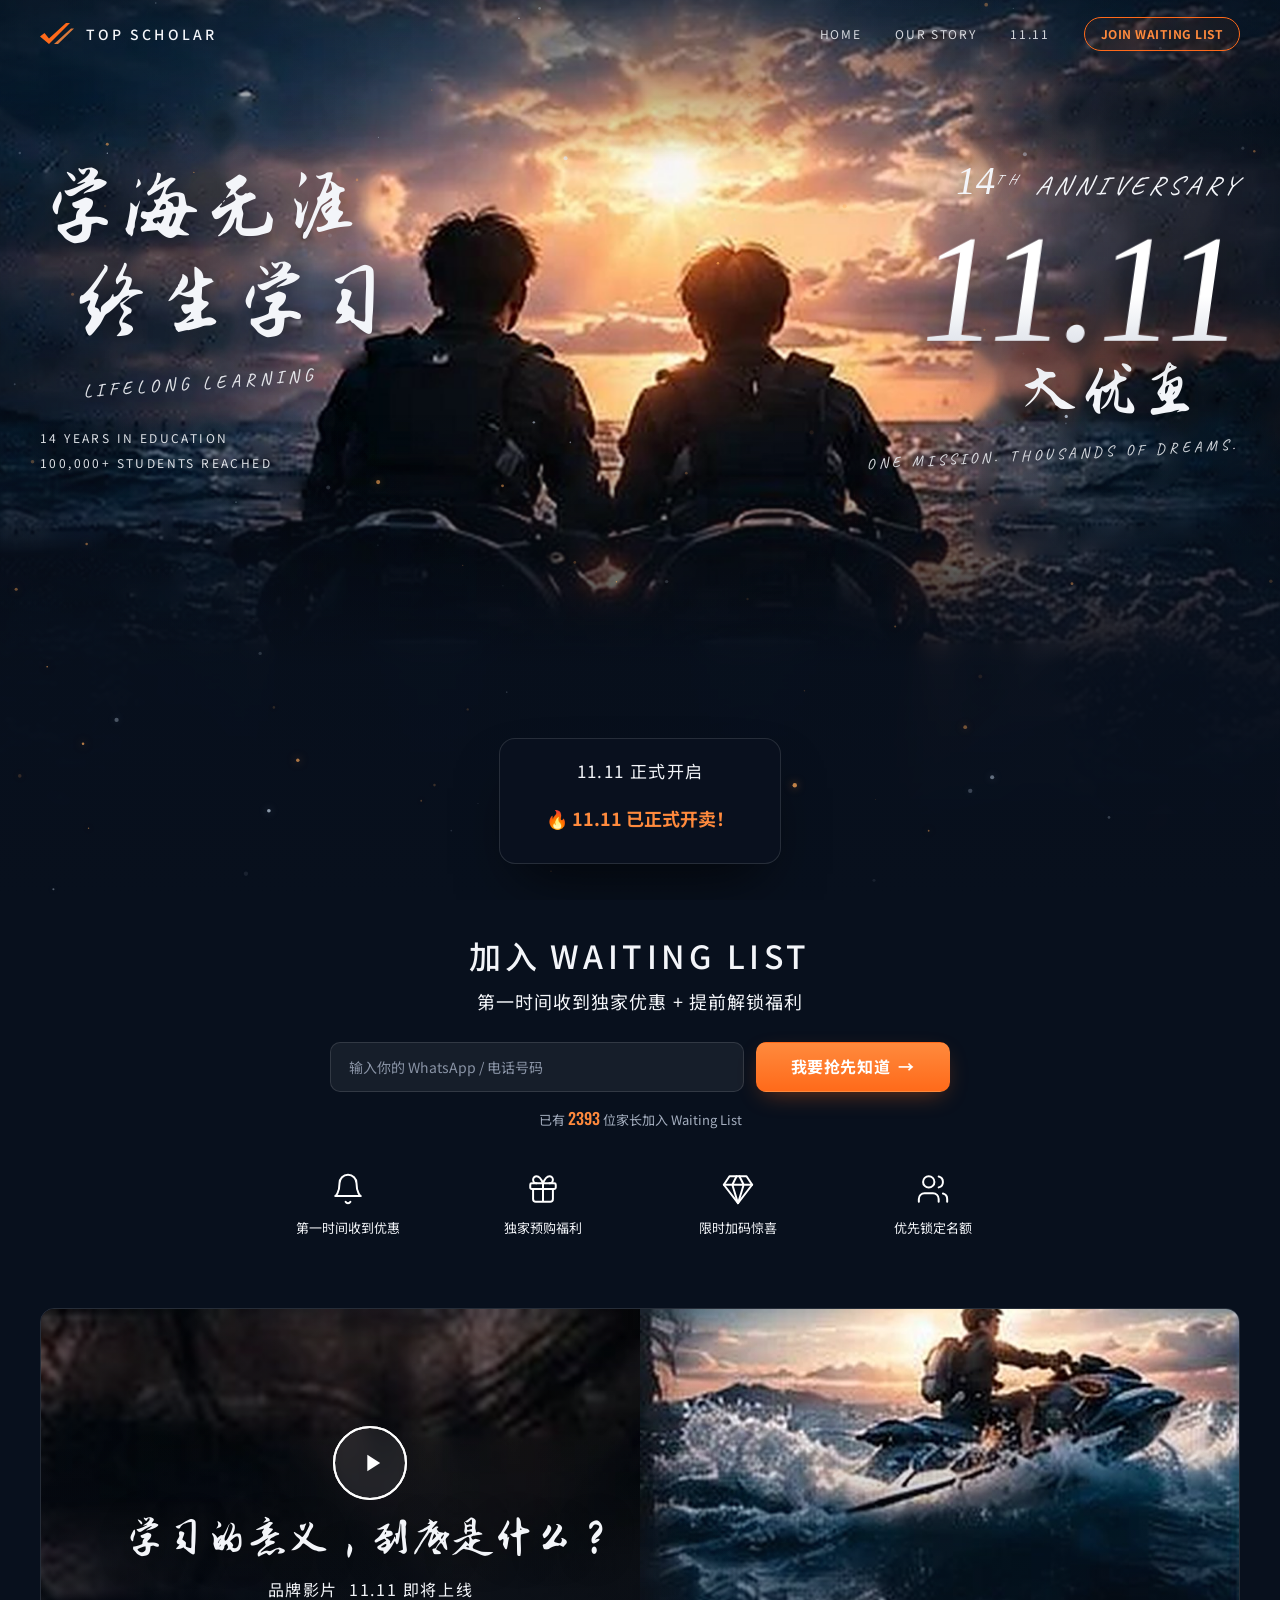
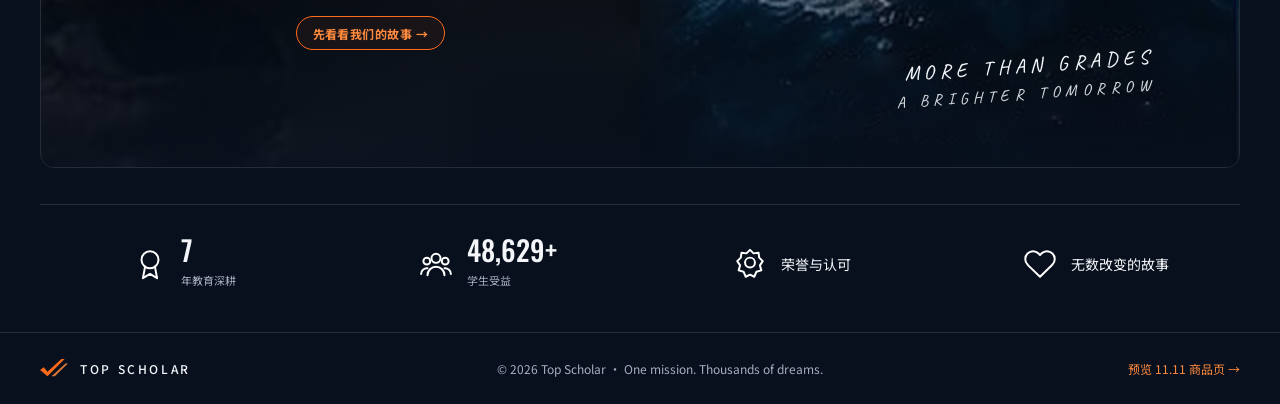
==== index.html @ 2a77515a "Add Top Scholar 11.11 landing page demo (waiting list + order page) Static HTML/CSS/JS site, deploya" ====
<!doctype html>
<html lang="zh-CN">
<head>
  <meta charset="utf-8">
  <meta name="viewport" content="width=device-width, initial-scale=1">
  <title>Top Scholar · 14周年 11.11 大优惠</title>
  <meta name="description" content="Top Scholar 十四周年庆 11.11 大优惠 —— 加入 Waiting List，第一时间收到独家优惠。">
  <meta name="theme-color" content="#0a1220">
  <link rel="icon" href="assets/logo.svg" type="image/svg+xml">
  <link rel="preconnect" href="https://fonts.googleapis.com">
  <link rel="preconnect" href="https://fonts.gstatic.com" crossorigin>
  <link href="https://fonts.googleapis.com/css2?family=Caveat:wght@500;700&family=Mrs+Saint+Delafield&family=Noto+Sans+SC:wght@300;400;500;700;900&family=Oswald:wght@400;500&family=Permanent+Marker&family=Zhi+Mang+Xing&display=swap" rel="stylesheet">
  <link rel="stylesheet" href="css/style.css">
</head>
<body class="page-landing">

  <!-- ============ NAV ============ -->
  <header class="nav" id="nav">
    <div class="container nav__inner">
      <a href="#top" class="logo" aria-label="Top Scholar">
        <img src="assets/logo.svg" alt="" width="34" height="22">
        <span>TOP SCHOLAR</span>
      </a>
      <nav class="nav__links" id="navLinks">
        <a href="#top">HOME</a>
        <a href="#story">OUR STORY</a>
        <a href="order.html">11.11</a>
        <a href="#waitlist" class="btn btn--ghost btn--sm">JOIN WAITING LIST</a>
      </nav>
      <button class="nav__toggle" id="navToggle" aria-label="打开菜单"><span></span><span></span><span></span></button>
    </div>
  </header>

  <main id="top">
    <!-- ============ HERO ============ -->
    <section class="hero hero--landing">
      <div class="hero__bg" style="background-image:url('assets/hero.jpg')" data-parallax></div>
      <div class="hero__shade"></div>
      <canvas class="hero__spray" data-spray></canvas>

      <div class="container hero__grid">
        <div class="hero__left reveal">
          <h1 class="brush-cn">
            <span class="brush-line">学海无涯</span>
            <span class="brush-line brush-line--2">终生学习</span>
          </h1>
          <p class="hand-caps hero__tag">LIFELONG LEARNING</p>
          <ul class="hero__facts">
            <li>14 YEARS IN EDUCATION</li>
            <li>100,000+ STUDENTS REACHED</li>
          </ul>
        </div>

        <div class="hero__right reveal reveal--delay">
          <p class="anniv"><b>14</b><sup>TH</sup> ANNIVERSARY</p>
          <div class="big-1111" aria-label="11.11">11.11</div>
          <div class="brush-cn brush-cn--sm">大优惠</div>
          <p class="hand-caps hero__mission">ONE MISSION. THOUSANDS OF DREAMS.</p>
        </div>
      </div>

      <div class="container hero__count reveal">
        <div class="countdown-card">
          <p class="countdown-card__title">11.11 正式开启</p>
          <div class="countdown" data-countdown="2026-11-11T00:00:00+08:00" data-done="🔥 11.11 已正式开卖！">
            <div class="cd"><span data-unit="d">00</span><small>DAYS</small></div><i>:</i>
            <div class="cd"><span data-unit="h">00</span><small>HOURS</small></div><i>:</i>
            <div class="cd"><span data-unit="m">00</span><small>MINUTES</small></div><i>:</i>
            <div class="cd"><span data-unit="s">00</span><small>SECONDS</small></div>
          </div>
        </div>
      </div>
    </section>

    <!-- ============ WAITING LIST ============ -->
    <section class="waitlist" id="waitlist">
      <div class="container">
        <h2 class="section-title reveal">加入 <span class="en">WAITING LIST</span></h2>
        <p class="section-sub reveal">第一时间收到独家优惠 + 提前解锁福利</p>

        <form class="wl-form reveal" id="waitlistForm" novalidate>
          <label class="sr-only" for="wlPhone">WhatsApp / 电话号码</label>
          <input id="wlPhone" name="phone" type="tel" inputmode="tel" autocomplete="tel" placeholder="输入你的 WhatsApp / 电话号码" required>
          <button class="btn btn--primary" type="submit">我要抢先知道 <span class="btn__arrow">→</span></button>
        </form>
        <p class="wl-note" id="wlCount">已有 <b data-countup="3826">0</b> 位家长加入 Waiting List</p>

        <ul class="perks">
          <li class="reveal"><svg viewBox="0 0 24 24"><path d="M6 8a6 6 0 1 1 12 0c0 7 3 9 3 9H3s3-2 3-9"/><path d="M10.3 21a1.94 1.94 0 0 0 3.4 0"/></svg><span>第一时间收到优惠</span></li>
          <li class="reveal"><svg viewBox="0 0 24 24"><rect x="3" y="8" width="18" height="4" rx="1"/><path d="M12 8v13M19 12v7a2 2 0 0 1-2 2H7a2 2 0 0 1-2-2v-7M7.5 8a2.5 2.5 0 0 1 0-5C10 3 12 8 12 8s2-5 4.5-5a2.5 2.5 0 0 1 0 5"/></svg><span>独家预购福利</span></li>
          <li class="reveal"><svg viewBox="0 0 24 24"><path d="M6 3h12l4 6-10 13L2 9Z"/><path d="M11 3 8 9l4 13 4-13-3-6M2 9h20"/></svg><span>限时加码惊喜</span></li>
          <li class="reveal"><svg viewBox="0 0 24 24"><path d="M16 21v-2a4 4 0 0 0-4-4H6a4 4 0 0 0-4 4v2"/><circle cx="9" cy="7" r="4"/><path d="M22 21v-2a4 4 0 0 0-3-3.87M16 3.13a4 4 0 0 1 0 7.75"/></svg><span>优先锁定名额</span></li>
        </ul>
      </div>
    </section>

    <!-- ============ BRAND FILM ============ -->
    <section class="film" id="story">
      <div class="container">
        <div class="film__frame reveal">
          <div class="film__face" style="background-image:url('assets/film-face.jpg')"></div>
          <div class="film__ride" style="background-image:url('assets/film-jetski.jpg')"></div>
          <div class="film__shade"></div>

          <div class="film__content">
            <button class="play" data-open="filmModal" aria-label="播放品牌影片">
              <svg viewBox="0 0 24 24"><path d="M8 5v14l11-7z"/></svg>
            </button>
            <h3 class="brush-cn brush-cn--film">学习的意义，到底是什么？</h3>
            <p>品牌影片 &nbsp;11.11 即将上线</p>
            <button class="btn btn--ghost btn--sm" data-open="filmModal">先看看我们的故事 →</button>
          </div>

          <div class="film__quote hand-caps">
            <span>MORE THAN GRADES</span>
            <span>A BRIGHTER TOMORROW</span>
          </div>
        </div>
      </div>
    </section>

    <!-- ============ STATS ============ -->
    <section class="stats">
      <div class="container stats__row">
        <div class="stat reveal"><svg viewBox="0 0 24 24"><circle cx="12" cy="9" r="6"/><path d="m8.5 14-1.5 8 5-3 5 3-1.5-8"/></svg><div><b data-countup="14">0</b><small>年教育深耕</small></div></div>
        <div class="stat reveal"><svg viewBox="0 0 24 24"><circle cx="12" cy="8" r="3.2"/><circle cx="5.5" cy="10" r="2.4"/><circle cx="18.5" cy="10" r="2.4"/><path d="M6 20a6 6 0 0 1 12 0M1.5 19a4 4 0 0 1 4.5-4M22.5 19a4 4 0 0 0-4.5-4"/></svg><div><b><span data-countup="100000" data-format="comma">0</span>+</b><small>学生受益</small></div></div>
        <div class="stat reveal"><svg viewBox="0 0 24 24"><path d="M12 2 9.5 4.5 6 4l-.5 3.5L3 10l2 3-1 3.5 3.5 1L9 21l3-1.5L15 21l1.5-3.5 3.5-1-1-3.5 2-3-2.5-2.5L18 4l-3.5.5Z"/><circle cx="12" cy="11" r="3.5"/></svg><div><span class="stat__txt">荣誉与认可</span></div></div>
        <div class="stat reveal"><svg viewBox="0 0 24 24"><path d="M20.8 4.6a5.5 5.5 0 0 0-7.8 0L12 5.7l-1-1.1a5.5 5.5 0 0 0-7.8 7.8l1 1.1L12 21l7.8-7.6 1-1a5.5 5.5 0 0 0 0-7.8z"/></svg><div><span class="stat__txt">无数改变的故事</span></div></div>
      </div>
    </section>
  </main>

  <footer class="footer">
    <div class="container footer__inner">
      <a href="#top" class="logo"><img src="assets/logo.svg" alt="" width="28" height="18"><span>TOP SCHOLAR</span></a>
      <p>© 2026 Top Scholar · One mission. Thousands of dreams.</p>
      <a href="order.html" class="footer__link">预览 11.11 商品页 →</a>
    </div>
  </footer>

  <!-- Film modal -->
  <div class="modal" id="filmModal" aria-hidden="true">
    <div class="modal__backdrop" data-close></div>
    <div class="modal__box modal__box--film" role="dialog" aria-modal="true" aria-label="品牌影片">
      <button class="modal__x" data-close aria-label="关闭">×</button>
      <div class="film-teaser" style="background-image:url('assets/film-jetski.jpg')">
        <div>
          <p class="hand-caps">COMING SOON</p>
          <h3 class="brush-cn brush-cn--film">品牌影片 11.11 上线</h3>
          <p class="muted">加入 Waiting List，影片上线第一时间通知你。</p>
          <a href="#waitlist" class="btn btn--primary btn--sm" data-close>加入 Waiting List →</a>
        </div>
      </div>
    </div>
  </div>

  <div class="toast" id="toast" role="status" aria-live="polite"></div>
  <script src="js/main.js" defer></script>
</body>
</html>
---- css/style.css ----
/* ==========================================================
   Top Scholar · 14th Anniversary 11.11 landing pages
   ========================================================== */
:root {
  --bg: #08101d;
  --bg-2: #0d1828;
  --panel: rgba(14, 24, 40, .72);
  --line: rgba(255, 255, 255, .12);
  --text: #f3f5f9;
  --muted: #a5afc0;
  --orange: #ff6a1a;
  --orange-2: #ff8a3d;
  --orange-glow: rgba(255, 106, 26, .45);
  --radius: 14px;
  --font: "Noto Sans SC", system-ui, -apple-system, "PingFang SC", "Microsoft YaHei", sans-serif;
  --brush: "Zhi Mang Xing", "Ma Shan Zheng", cursive;
  --marker: "Permanent Marker", cursive;
  --hand: "Caveat", cursive;
  --digit: "Oswald", "Noto Sans SC", sans-serif;
}

*, *::before, *::after { box-sizing: border-box; }
html { scroll-behavior: smooth; scroll-padding-top: 80px; }
body {
  margin: 0;
  font-family: var(--font);
  color: var(--text);
  background: var(--bg);
  line-height: 1.6;
  -webkit-font-smoothing: antialiased;
  overflow-x: hidden;
}
img { max-width: 100%; display: block; }
a { color: inherit; text-decoration: none; }
button { font: inherit; color: inherit; cursor: pointer; }
.sr-only { position: absolute; width: 1px; height: 1px; overflow: hidden; clip: rect(0 0 0 0); }
.muted { color: var(--muted); }
.tiny { font-size: 12px; margin: 10px 0 0; text-align: center; }

.container { width: min(1200px, 100% - 32px); margin-inline: auto; }
.container--narrow { width: min(760px, 100% - 32px); }

/* ---------- Buttons ---------- */
.btn {
  --h: 46px;
  display: inline-flex; align-items: center; justify-content: center; gap: 8px;
  height: var(--h); padding: 0 26px;
  border-radius: 999px; border: 1px solid transparent;
  font-weight: 700; letter-spacing: .04em; white-space: nowrap;
  transition: transform .2s, box-shadow .25s, background .25s, border-color .25s;
  position: relative; overflow: hidden;
}
.btn--sm { --h: 34px; padding: 0 16px; font-size: 12px; }
.btn--lg { --h: 52px; padding: 0 56px; font-size: 17px; }
.btn--block { width: 100%; }
.btn--primary {
  background: linear-gradient(180deg, var(--orange-2), var(--orange));
  color: #fff;
  box-shadow: 0 8px 24px -8px var(--orange-glow);
}
.btn--primary::after { /* moving shine */
  content: ""; position: absolute; inset: 0;
  background: linear-gradient(110deg, transparent 30%, rgba(255,255,255,.45) 50%, transparent 70%);
  transform: translateX(-120%);
  animation: shine 3.6s ease-in-out infinite;
}
.btn--primary:hover { transform: translateY(-2px); box-shadow: 0 14px 30px -8px var(--orange-glow); }
.btn--ghost { border-color: var(--orange); color: var(--orange-2); background: rgba(255,106,26,.06); }
.btn--ghost:hover { background: var(--orange); color: #fff; }
.btn__arrow { transition: transform .2s; }
.btn:hover .btn__arrow { transform: translateX(4px); }
@keyframes shine { 0%, 60% { transform: translateX(-120%); } 100% { transform: translateX(120%); } }

/* ---------- Nav ---------- */
.nav {
  position: fixed; inset: 0 0 auto; z-index: 50;
  transition: background .3s, backdrop-filter .3s, border-color .3s;
  border-bottom: 1px solid transparent;
}
.nav.is-scrolled { background: rgba(8, 16, 29, .82); backdrop-filter: blur(14px); border-color: var(--line); }
.nav__inner { display: flex; align-items: center; justify-content: space-between; height: 68px; }
.logo { display: inline-flex; align-items: center; gap: 12px; font-weight: 500; letter-spacing: .22em; font-size: 14px; }
.nav__links { display: flex; align-items: center; gap: 34px; font-size: 12px; letter-spacing: .14em; }
.nav__links a:not(.btn) { opacity: .85; position: relative; padding: 6px 0; }
.nav__links a:not(.btn)::after {
  content: ""; position: absolute; left: 0; right: 0; bottom: 0; height: 2px;
  background: var(--orange); transform: scaleX(0); transition: transform .25s;
}
.nav__links a:not(.btn):hover::after, .nav__links a.is-active::after { transform: scaleX(1); }
.nav__links--cn { letter-spacing: .04em; gap: 28px; font-size: 13px; }
.nav__toggle { display: none; background: none; border: 0; width: 40px; height: 40px; padding: 10px; }
.nav__toggle span { display: block; height: 2px; background: #fff; margin: 5px 0; transition: transform .25s, opacity .25s; }
.nav.is-open .nav__toggle span:nth-child(1) { transform: translateY(7px) rotate(45deg); }
.nav.is-open .nav__toggle span:nth-child(2) { opacity: 0; }
.nav.is-open .nav__toggle span:nth-child(3) { transform: translateY(-7px) rotate(-45deg); }

/* ---------- Typography helpers ---------- */
.brush-cn {
  font-family: var(--brush); font-weight: 400; margin: 0; line-height: 1.05;
  text-shadow: 0 4px 30px rgba(0,0,0,.55);
}
.brush-line { display: block; font-size: clamp(54px, 7vw, 92px); }
.brush-line--2 { padding-left: .35em; }
.brush-cn--sm { font-size: clamp(44px, 5.2vw, 70px); }
.brush-cn--film { font-size: clamp(32px, 3.6vw, 48px); }
.hand-caps { font-family: var(--hand); letter-spacing: .28em; text-transform: uppercase; font-weight: 500; }

.anniv { font-family: var(--hand); font-size: 26px; letter-spacing: .2em; margin: 0; font-style: italic; }
.anniv b { font-family: var(--marker); font-weight: 400; font-size: 1.5em; letter-spacing: 0; }
.anniv sup { font-size: .55em; margin-right: .2em; }
.anniv--big { font-size: 30px; }
.anniv--big b { color: var(--orange); font-size: 2.4em; }

.big-1111 {
  font-family: var(--marker);
  font-size: clamp(96px, 12vw, 170px);
  line-height: .9; letter-spacing: -.02em;
  transform: skewX(-8deg);
  background: linear-gradient(180deg, #fff 55%, #d8dde6);
  -webkit-background-clip: text; background-clip: text; color: transparent;
  filter: drop-shadow(0 6px 24px rgba(0,0,0,.5));
  animation: glow 4s ease-in-out infinite;
}
@keyframes glow {
  0%, 100% { filter: drop-shadow(0 6px 24px rgba(0,0,0,.5)); }
  50% { filter: drop-shadow(0 6px 24px rgba(0,0,0,.5)) drop-shadow(0 0 22px rgba(255,138,61,.45)); }
}

/* ---------- Hero ---------- */
.hero { position: relative; overflow: hidden; isolation: isolate; }
.hero__bg {
  position: absolute; inset: -4%; z-index: -3;
  background-size: cover; background-position: center 40%;
  animation: kenburns 24s ease-in-out infinite alternate;
  will-change: transform;
}
@keyframes kenburns { from { transform: scale(1.02); } to { transform: scale(1.12) translateY(-1.5%); } }
.hero__shade {
  position: absolute; inset: 0; z-index: -2;
  background:
    radial-gradient(ellipse at 50% 30%, transparent 0 35%, rgba(8,16,29,.55) 75%),
    linear-gradient(180deg, rgba(8,16,29,.55) 0%, transparent 18%, transparent 46%, rgba(8,16,29,.94) 74%, var(--bg) 100%);
}
.hero__spray { position: absolute; inset: 0; width: 100%; height: 100%; z-index: -1; pointer-events: none; }

.hero--landing { min-height: max(760px, 100vh); padding-top: 120px; display: flex; flex-direction: column; }
.hero__grid { display: flex; justify-content: space-between; align-items: flex-start; gap: 24px; flex: 1; }
.hero__left { padding-top: 40px; }
.hero__tag { margin: 18px 0 30px 2.4em; font-size: 18px; transform: rotate(-4deg); opacity: .9; }
.hero__facts { list-style: none; margin: 0; padding: 0; font-size: 12px; letter-spacing: .2em; line-height: 2.1; opacity: .9; }
.hero__right { text-align: right; padding-top: 30px; }
.hero__right .big-1111 { margin: 8px 0 -4px; }
.hero__right .brush-cn--sm { margin-right: .6em; }
.hero__mission { font-size: 15px; margin: 18px 0 0; opacity: .85; transform: rotate(-3deg); }

.hero__count { display: flex; justify-content: center; margin-top: -170px; padding-bottom: 36px; }
.countdown-card {
  background: rgba(10, 18, 32, .7);
  border: 1px solid var(--line);
  backdrop-filter: blur(12px);
  border-radius: 16px;
  padding: 18px 46px 16px;
  text-align: center;
  box-shadow: 0 30px 60px -20px rgba(0,0,0,.7);
}
.countdown-card__title { margin: 0 0 6px; font-size: 17px; letter-spacing: .08em; }

/* ---------- Countdown ---------- */
.countdown { display: flex; align-items: flex-start; justify-content: center; gap: 14px; }
.countdown > i { font-style: normal; font-family: var(--digit); font-size: 30px; line-height: 1.5; opacity: .7; }
.cd { display: flex; flex-direction: column; align-items: center; min-width: 64px; }
.cd span {
  font-family: var(--digit); font-size: 50px; font-weight: 500; line-height: 1.1;
  display: inline-block; font-variant-numeric: tabular-nums;
}
.cd span.tick { animation: tick .45s cubic-bezier(.3,1.6,.6,1); }
.cd small { font-size: 9px; letter-spacing: .18em; color: var(--muted); margin-top: 2px; }
@keyframes tick { from { transform: translateY(-35%); opacity: 0; } to { transform: none; opacity: 1; } }
.countdown.is-done { font-size: 18px; font-weight: 700; color: var(--orange-2); padding: 14px 0; }

/* ---------- Sections ---------- */
.section-title { text-align: center; font-size: clamp(24px, 2.6vw, 32px); font-weight: 500; letter-spacing: .1em; margin: 0; }
.section-title .en { letter-spacing: .14em; }
.section-title--sm { font-size: clamp(20px, 2.1vw, 26px); }
.section-sub { text-align: center; font-size: 18px; margin: 6px 0 26px; letter-spacing: .06em; }
.section-sub--sm { font-size: 13px; color: var(--muted); }

/* Waiting list */
.waitlist { padding: 30px 0 50px; }
.wl-form { display: flex; gap: 12px; justify-content: center; max-width: 620px; margin: 0 auto; }
.wl-form input {
  flex: 1; min-width: 0; height: 50px; border-radius: 10px;
  border: 1px solid var(--line); background: rgba(255,255,255,.06); color: #fff;
  padding: 0 18px; font: inherit; font-size: 14px; outline: none;
  transition: border-color .2s, box-shadow .2s;
}
.wl-form input::placeholder { color: #8a94a6; }
.wl-form input:focus { border-color: var(--orange); box-shadow: 0 0 0 4px rgba(255,106,26,.18); }
.wl-form input.is-invalid { border-color: #ff4d4d; animation: shake .35s; }
.wl-form .btn { height: 50px; border-radius: 10px; padding: 0 34px; }
@keyframes shake { 25% { transform: translateX(-6px); } 75% { transform: translateX(6px); } }
.wl-note { text-align: center; color: var(--muted); font-size: 13px; margin: 14px 0 0; }
.wl-note b { color: var(--orange-2); font-family: var(--digit); font-size: 16px; font-weight: 500; }

.perks { list-style: none; padding: 0; margin: 40px auto 0; display: grid; grid-template-columns: repeat(4, 1fr); gap: 20px; max-width: 760px; }
.perks li { display: flex; flex-direction: column; align-items: center; gap: 12px; font-size: 13px; text-align: center; }
.perks svg, .stat svg, .benefits svg, .side-stats svg {
  width: 34px; height: 34px; fill: none; stroke: #fff; stroke-width: 1.4; stroke-linecap: round; stroke-linejoin: round;
}
.perks li:hover svg { stroke: var(--orange); transform: translateY(-4px); }
.perks svg { transition: transform .25s, stroke .25s; }

/* Brand film */
.film { padding: 20px 0 10px; }
.film__frame {
  position: relative; height: 460px; border-radius: var(--radius); overflow: hidden;
  display: grid; grid-template-columns: 1fr 1fr;
  border: 1px solid var(--line);
}
.film__face, .film__ride { background-size: cover; background-position: center; transition: transform 1.2s ease; }
.film__face { background-position: center 20%; filter: brightness(.75); }
.film__frame:hover .film__face, .film__frame:hover .film__ride { transform: scale(1.04); }
.film__shade {
  position: absolute; inset: 0; pointer-events: none;
  background:
    linear-gradient(90deg, rgba(8,16,29,.25) 0%, rgba(8,16,29,.2) 40%, rgba(8,16,29,.0) 60%),
    linear-gradient(180deg, transparent 25%, rgba(8,16,29,.85) 100%);
}
.film__face::after { content: ""; }
.film__content {
  position: absolute; left: 0; width: 55%; top: 0; bottom: 0;
  display: flex; flex-direction: column; align-items: center; justify-content: center; gap: 14px; text-align: center;
  padding: 20px;
}
.film__content p { margin: 0; letter-spacing: .1em; }
.film__quote {
  position: absolute; right: 7%; bottom: 13%; text-align: right; font-size: 20px; line-height: 1.6;
  display: flex; flex-direction: column; transform: rotate(-4deg);
}
.film__quote span:last-child { font-size: 16px; opacity: .85; }

.play {
  width: 74px; height: 74px; border-radius: 50%;
  border: 2px solid #fff; background: rgba(255,255,255,.08); backdrop-filter: blur(4px);
  display: grid; place-items: center; position: relative;
  transition: transform .25s, background .25s, border-color .25s;
}
.play svg { width: 28px; height: 28px; fill: #fff; margin-left: 4px; }
.play::before, .play::after {
  content: ""; position: absolute; inset: -2px; border-radius: 50%; border: 2px solid rgba(255,255,255,.6);
  animation: ripple 2.4s ease-out infinite;
}
.play::after { animation-delay: 1.2s; }
.play:hover { transform: scale(1.08); background: var(--orange); border-color: var(--orange); }
.play--sm { width: 52px; height: 52px; }
.play--sm svg { width: 20px; height: 20px; }
@keyframes ripple { from { transform: scale(1); opacity: .8; } to { transform: scale(1.8); opacity: 0; } }

/* Stats */
.stats { padding: 26px 0 40px; }
.stats__row {
  display: grid; grid-template-columns: repeat(4, 1fr); gap: 16px;
  border-top: 1px solid var(--line); padding-top: 30px;
}
.stat { display: flex; align-items: center; justify-content: center; gap: 14px; }
.stat b { font-family: var(--digit); font-size: 28px; font-weight: 500; display: block; line-height: 1.1; }
.stat small { font-size: 11px; color: var(--muted); }
.stat__txt { font-size: 14px; }

/* Footer */
.footer { border-top: 1px solid var(--line); padding: 26px 0; color: var(--muted); font-size: 12px; }
.footer__inner { display: flex; align-items: center; justify-content: space-between; gap: 16px; flex-wrap: wrap; }
.footer .logo { color: var(--text); font-size: 12px; }
.footer p { margin: 0; }
.footer__link { color: var(--orange-2); }

/* ==========================================================
   ORDER PAGE
   ========================================================== */
.hero--order { min-height: 560px; padding: 110px 0 70px; }
.hero--order .hero__bg { background-position: center 45%; }
.hero__grid--order { display: grid; grid-template-columns: 200px 1fr 290px; align-items: center; gap: 24px; }
.side-stats { list-style: none; margin: 0; padding: 0; display: grid; gap: 20px; }
.side-stats li { display: flex; align-items: center; gap: 12px; font-size: 13px; }
.side-stats .ic {
  width: 40px; height: 40px; border-radius: 50%; display: grid; place-items: center;
  background: rgba(8,16,29,.55); border: 1px solid var(--line); flex: none;
}
.side-stats svg { width: 20px; height: 20px; }
.side-stats b { display: block; font-family: var(--digit); font-weight: 500; font-size: 18px; line-height: 1.1; }
.side-stats small { font-size: 10px; color: var(--muted); }

.order-title { text-align: left; padding-left: 4%; }
.order-title__row { display: flex; align-items: flex-end; gap: 10px; margin-top: -10px; }
.order-title .big-1111 { font-size: clamp(90px, 10vw, 150px); }
.brush-cn--sale { font-size: clamp(48px, 5vw, 76px); padding-bottom: .12em; }
.order-title__cn { font-family: var(--brush); font-size: clamp(22px, 2.2vw, 30px); margin: 4px 0 0 18%; }
.order-title__en { font-size: 13px; margin: 6px 0 0 20%; opacity: .85; }

.hero-film { display: grid; gap: 22px; justify-items: end; }
.hero-film__thumb {
  width: 100%; aspect-ratio: 16/9; border-radius: 10px; border: 1px solid var(--line);
  background-size: cover; background-position: center; position: relative;
  display: grid; place-items: center; overflow: hidden;
  box-shadow: 0 20px 40px -10px rgba(0,0,0,.7);
}
.hero-film__thumb::before { content: ""; position: absolute; inset: 0; background: rgba(8,16,29,.35); transition: background .3s; }
.hero-film__thumb:hover::before { background: rgba(8,16,29,.1); }
.hero-film__thumb .play { position: relative; }
.hero-film__label { position: absolute; bottom: 8px; left: 0; right: 0; text-align: center; font-size: 12px; }
.hero-film__quote {
  margin: 0; font-family: var(--brush); font-size: 22px; line-height: 1.5; text-align: right;
  transform: rotate(-3deg);
}
.hero-film__quote cite { display: block; font-family: "Mrs Saint Delafield", cursive; font-style: normal; font-size: 40px; margin-top: 4px; }

/* Sale bar */
.salebar-wrap { position: relative; z-index: 5; margin-top: -54px; }
.salebar {
  display: flex; align-items: center; justify-content: space-between; gap: 22px;
  background: rgba(10, 18, 32, .92); backdrop-filter: blur(12px);
  border: 1px solid var(--orange); border-radius: 14px;
  padding: 12px 14px 12px 26px;
  box-shadow: 0 0 0 4px rgba(255,106,26,.08), 0 20px 50px -15px rgba(0,0,0,.8), 0 0 30px -6px var(--orange-glow);
  animation: barGlow 2.6s ease-in-out infinite;
}
@keyframes barGlow { 50% { box-shadow: 0 0 0 4px rgba(255,106,26,.14), 0 20px 50px -15px rgba(0,0,0,.8), 0 0 42px -2px var(--orange-glow); } }
.salebar__label { color: var(--orange-2); font-weight: 700; font-size: 14px; display: flex; align-items: center; gap: 10px; }
.bolt { font-size: 22px; animation: flash 1.4s infinite; }
@keyframes flash { 50% { opacity: .35; } }
.countdown--bar .cd span { font-size: 34px; }
.countdown--bar .cd { min-width: 46px; }
.countdown--bar > i { font-size: 22px; }

/* Packages */
.packages { padding: 46px 0 30px; }
.tabs {
  position: relative; display: flex; width: max-content; margin: 0 auto 28px;
  border: 1px solid var(--line); border-radius: 999px; padding: 3px; background: rgba(255,255,255,.03);
}
.tab { position: relative; z-index: 1; background: none; border: 0; padding: 6px 30px; font-size: 13px; border-radius: 999px; transition: color .25s; }
.tab.is-active { color: #fff; }
.tabs__pill {
  position: absolute; top: 3px; bottom: 3px; left: 0; border-radius: 999px;
  border: 1px solid #fff; background: rgba(255,255,255,.08);
  transition: transform .35s cubic-bezier(.4,1.3,.5,1), width .35s;
}

.cards { display: grid; grid-template-columns: repeat(4, 1fr); gap: 18px; }
.card {
  position: relative; border-radius: var(--radius); overflow: hidden;
  background: linear-gradient(180deg, #121e31, #0c1626);
  border: 1px solid var(--line);
  transition: transform .35s, box-shadow .35s, border-color .35s, opacity .35s;
}
.card:hover { transform: translateY(-8px); border-color: rgba(255,106,26,.6); box-shadow: 0 24px 50px -20px var(--orange-glow); }
.card.is-hidden { display: none; }
.card--hot { border: 1.5px solid var(--orange); box-shadow: 0 0 30px -10px var(--orange-glow); }
.card__badge {
  position: absolute; top: 0; left: 0; z-index: 2;
  background: var(--orange); font-size: 11px; font-weight: 700; padding: 4px 12px; border-bottom-right-radius: 10px;
}
.card__img { aspect-ratio: 16/10; background-size: cover; background-position: center 30%; position: relative; transition: transform .6s; }
.card:hover .card__img { transform: scale(1.06); }
.card__img::after { content: ""; position: absolute; inset: 0; background: linear-gradient(180deg, transparent 50%, #121e31); }
.card__body { padding: 0 18px 18px; margin-top: -26px; position: relative; }
.card h3 { margin: 0; font-size: 19px; font-weight: 700; }
.card__desc { margin: 2px 0 14px; color: var(--muted); font-size: 12px; }
.card__list { list-style: none; padding: 0; margin: 0 0 14px; display: grid; gap: 6px; font-size: 12px; color: #d4d9e2; }
.card__list li { display: flex; align-items: center; gap: 8px; }
.card__list li::before {
  content: ""; width: 14px; height: 14px; flex: none;
  background: url("data:image/svg+xml,%3Csvg xmlns='http://www.w3.org/2000/svg' viewBox='0 0 24 24' fill='none' stroke='%23cfd5df' stroke-width='2'%3E%3Ccircle cx='12' cy='12' r='10'/%3E%3Cpath d='M10 8l6 4-6 4z' fill='%23cfd5df'/%3E%3C/svg%3E") center / contain no-repeat;
}
.price { margin: 0 0 12px; font-weight: 700; font-size: 15px; }
.price b { font-family: var(--digit); font-size: 30px; color: var(--orange); font-weight: 500; }
.price small { color: var(--orange); font-size: 12px; }

.benefits {
  list-style: none; padding: 28px 0 10px; margin: 0;
  display: grid; grid-template-columns: repeat(4, 1fr); gap: 18px;
}
.benefits li { display: flex; align-items: center; justify-content: center; gap: 12px; }
.benefits b { display: block; font-size: 13px; font-weight: 500; }
.benefits small { display: block; font-size: 11px; color: var(--muted); }

/* Stories */
.stories { padding: 34px 0 40px; }
.story-row { display: grid; grid-template-columns: repeat(4, 1fr); gap: 16px; margin-top: 18px; }
.story {
  margin: 0; aspect-ratio: 3/2; border-radius: 10px; overflow: hidden; position: relative;
  background-size: cover; background-position: center 20%;
  display: flex; align-items: flex-end;
  border: 1px solid var(--line);
  transition: transform .35s;
}
.story:hover { transform: translateY(-6px); }
.story::before { content: ""; position: absolute; inset: 0; background: linear-gradient(180deg, transparent 25%, rgba(8,16,29,.92)); }
.story figcaption { position: relative; padding: 12px 14px; font-size: 13px; line-height: 1.5; }

/* FAQ */
.faq { padding: 30px 0 60px; }
.faq .section-title { margin-bottom: 20px; }
.faq details {
  border: 1px solid var(--line); border-radius: 12px; padding: 0 20px; margin-bottom: 10px;
  background: rgba(255,255,255,.02); transition: border-color .25s;
}
.faq details[open] { border-color: rgba(255,106,26,.5); }
.faq summary { cursor: pointer; padding: 16px 0; font-weight: 500; list-style: none; display: flex; justify-content: space-between; gap: 12px; }
.faq summary::-webkit-details-marker { display: none; }
.faq summary::after { content: "+"; color: var(--orange); font-size: 20px; line-height: 1; transition: transform .25s; }
.faq details[open] summary::after { transform: rotate(45deg); }
.faq details p { margin: 0 0 16px; color: var(--muted); font-size: 14px; }

/* Mobile buy bar */
.mbar { display: none; }

/* ---------- Modal ---------- */
.modal { position: fixed; inset: 0; z-index: 100; display: grid; place-items: center; padding: 16px; visibility: hidden; }
.modal__backdrop { position: absolute; inset: 0; background: rgba(3,7,14,.75); backdrop-filter: blur(6px); opacity: 0; transition: opacity .3s; }
.modal__box {
  position: relative; width: min(440px, 100%);
  background: var(--bg-2); border: 1px solid var(--line); border-radius: 18px; padding: 30px 26px 24px;
  transform: translateY(20px) scale(.96); opacity: 0; transition: transform .35s cubic-bezier(.3,1.4,.5,1), opacity .3s;
}
.modal.is-open { visibility: visible; }
.modal.is-open .modal__backdrop { opacity: 1; }
.modal.is-open .modal__box { transform: none; opacity: 1; }
.modal__x { position: absolute; top: 10px; right: 12px; z-index: 2; background: none; border: 0; font-size: 28px; line-height: 1; opacity: .7; }
.modal__x:hover { opacity: 1; color: var(--orange); }
.modal__kicker { margin: 0; color: var(--orange-2); font-size: 16px; }
.modal__box h3 { margin: 0 0 14px; font-size: 22px; }
.modal__box--film { width: min(820px, 100%); padding: 0; overflow: hidden; }
.film-teaser {
  aspect-ratio: 16/9; background-size: cover; background-position: center; position: relative;
  display: grid; place-items: center; text-align: center; padding: 20px;
}
.film-teaser::before { content: ""; position: absolute; inset: 0; background: rgba(8,16,29,.6); }
.film-teaser > div { position: relative; display: grid; gap: 10px; justify-items: center; }
.film-teaser p { margin: 0; }
.buy-summary {
  display: flex; justify-content: space-between; align-items: center; gap: 10px;
  border: 1px dashed rgba(255,106,26,.5); border-radius: 12px; padding: 10px 16px; margin-bottom: 16px;
}
.buy-summary .price { margin: 0; }
.buy-form { display: grid; gap: 10px; }
.buy-form input, .buy-form select {
  height: 46px; border-radius: 10px; border: 1px solid var(--line); background: rgba(255,255,255,.05);
  color: #fff; padding: 0 14px; font: inherit; font-size: 14px; outline: none;
}
.buy-form select option { color: #000; }
.buy-form input:focus, .buy-form select:focus { border-color: var(--orange); }
.buy-form .is-invalid { border-color: #ff4d4d; animation: shake .35s; }

/* ---------- Toast ---------- */
.toast {
  position: fixed; left: 50%; bottom: 28px; z-index: 120;
  transform: translate(-50%, 30px); opacity: 0; pointer-events: none;
  background: #fff; color: #0b1220; font-weight: 700; font-size: 14px;
  padding: 12px 22px; border-radius: 999px; box-shadow: 0 16px 40px -10px rgba(0,0,0,.6);
  transition: transform .35s, opacity .35s; max-width: calc(100% - 32px); text-align: center;
}
.toast.is-show { transform: translate(-50%, 0); opacity: 1; }

/* ---------- Reveal on scroll ---------- */
.reveal { opacity: 0; transform: translateY(28px); transition: opacity .9s ease, transform .9s cubic-bezier(.2,.7,.2,1); }
.reveal--delay { transition-delay: .15s; }
.reveal--delay2 { transition-delay: .3s; }
.reveal.is-in { opacity: 1; transform: none; }
.brush-line { opacity: 0; transform: translateX(-30px); filter: blur(6px); transition: all 1.1s cubic-bezier(.2,.7,.2,1); }
.is-in .brush-line { opacity: 1; transform: none; filter: none; }
.is-in .brush-line--2 { transition-delay: .25s; }

/* ==========================================================
   Responsive
   ========================================================== */
@media (max-width: 1024px) {
  .hero__grid--order { grid-template-columns: 1fr; text-align: center; }
  .side-stats { grid-template-columns: repeat(4, auto); justify-content: center; order: 3; }
  .order-title { padding: 0; }
  .order-title__row { justify-content: center; }
  .order-title__cn, .order-title__en { margin-left: 0; text-align: center; }
  .anniv--big { text-align: center; }
  .hero-film { grid-template-columns: 1fr 1fr; align-items: center; justify-items: stretch; max-width: 620px; margin: 0 auto; order: 2; }
  .cards { grid-template-columns: repeat(2, 1fr); }
  .benefits, .story-row { grid-template-columns: repeat(2, 1fr); }
  .salebar { flex-wrap: wrap; justify-content: center; }
}

@media (max-width: 760px) {
  .nav__toggle { display: block; }
  .nav__links {
    position: fixed; top: 68px; left: 0; right: 0;
    flex-direction: column; gap: 0; padding: 10px 16px 20px;
    background: rgba(8,16,29,.97); border-bottom: 1px solid var(--line);
    transform: translateY(-120%); transition: transform .35s, visibility .35s; z-index: -1; visibility: hidden;
  }
  .nav__links a:not(.btn) { padding: 14px 0; width: 100%; text-align: center; border-bottom: 1px solid var(--line); }
  .nav__links .btn { margin-top: 14px; }
  .nav.is-open { background: rgba(8,16,29,.97); }
  .nav.is-open .nav__links { transform: none; visibility: visible; }

  /* landing hero becomes stacked, like the phone mock */
  .hero--landing { min-height: auto; padding-top: 90px; }
  .hero--landing .hero__bg { background-position: 52% 40%; }
  .hero__grid { flex-direction: column; align-items: center; text-align: center; }
  .hero__left { order: 2; padding-top: 0; }
  .hero__left .brush-line { font-size: 44px; }
  .hero__left .brush-line--2 { padding-left: 0; }
  .hero__tag { margin: 8px 0 10px; }
  .hero__facts { display: none; }
  .hero__right { order: 1; text-align: center; padding-top: 0; }
  .hero__right .brush-cn--sm { margin-right: 0; }
  .hero__count { margin-top: 160px; }
  .countdown-card { padding: 14px 18px; width: 100%; }
  .cd { min-width: 0; }
  .cd span { font-size: 38px; }
  .countdown { gap: 8px; }
  .countdown > i { font-size: 24px; }

  .wl-form { flex-direction: column; }
  .wl-form input { flex: none; width: 100%; }
  .hero__mission { font-size: 12px; letter-spacing: .14em; }
  .anniv { font-size: 20px; }
  .anniv--big { font-size: 20px; }
  .order-title__en { font-size: 11px; letter-spacing: .12em; }
  .card__img { aspect-ratio: 16/9; }
  .perks { grid-template-columns: repeat(2, 1fr); gap: 26px 10px; }
  .film__frame { grid-template-columns: 1fr; grid-template-rows: 1fr 1fr; height: 560px; }
  .film__content { width: 100%; bottom: 50%; }
  .film__quote { bottom: 8%; }
  .stats__row { grid-template-columns: repeat(2, 1fr); row-gap: 24px; }
  .stat { justify-content: flex-start; }

  .hero--order { padding-top: 90px; padding-bottom: 80px; }
  .side-stats { grid-template-columns: repeat(2, 1fr); text-align: left; }
  .hero-film { grid-template-columns: 1fr; }
  .salebar { padding: 16px; }
  .salebar .btn--lg { width: 100%; }
  .countdown--bar .cd span { font-size: 28px; }
  .cards { grid-template-columns: 1fr; }
  .tabs { width: 100%; }
  .tab { flex: 1; padding: 6px 4px; }
  .benefits { grid-template-columns: 1fr; justify-items: start; }
  .benefits li { justify-content: flex-start; }
  .story-row { grid-template-columns: 1fr; }

  .page-order .mbar {
    position: fixed; left: 0; right: 0; bottom: 0; z-index: 60;
    display: flex; align-items: center; justify-content: space-between; gap: 10px;
    padding: 10px 16px calc(10px + env(safe-area-inset-bottom));
    background: rgba(8,16,29,.95); border-top: 1px solid var(--orange);
    transform: translateY(110%); transition: transform .35s;
  }
  .page-order .mbar.is-show { transform: none; }
  .countdown--mini { font-family: var(--digit); font-size: 18px; color: var(--orange-2); gap: 2px; display: block; }
  .page-order .footer { padding-bottom: 90px; }
}

@media (prefers-reduced-motion: reduce) {
  *, *::before, *::after { animation: none !important; transition: none !important; }
  .reveal, .brush-line { opacity: 1; transform: none; filter: none; }
}
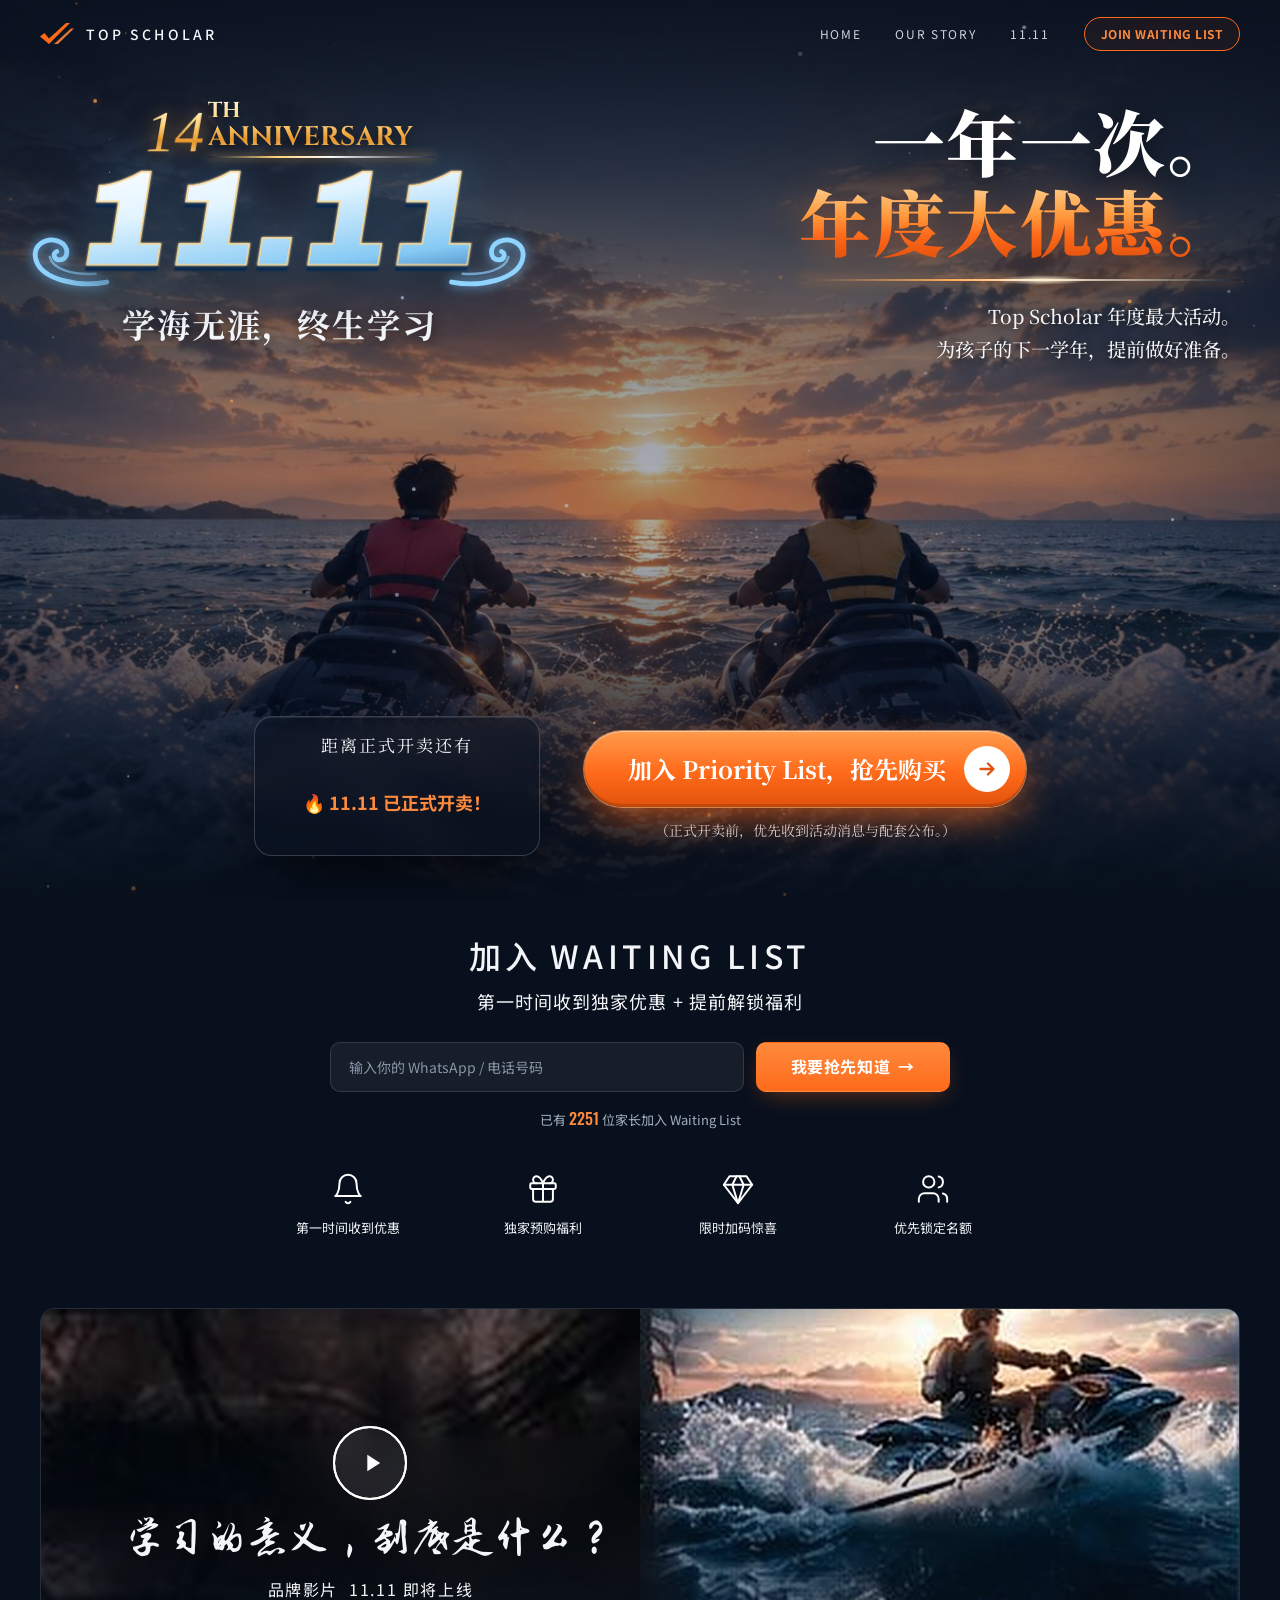
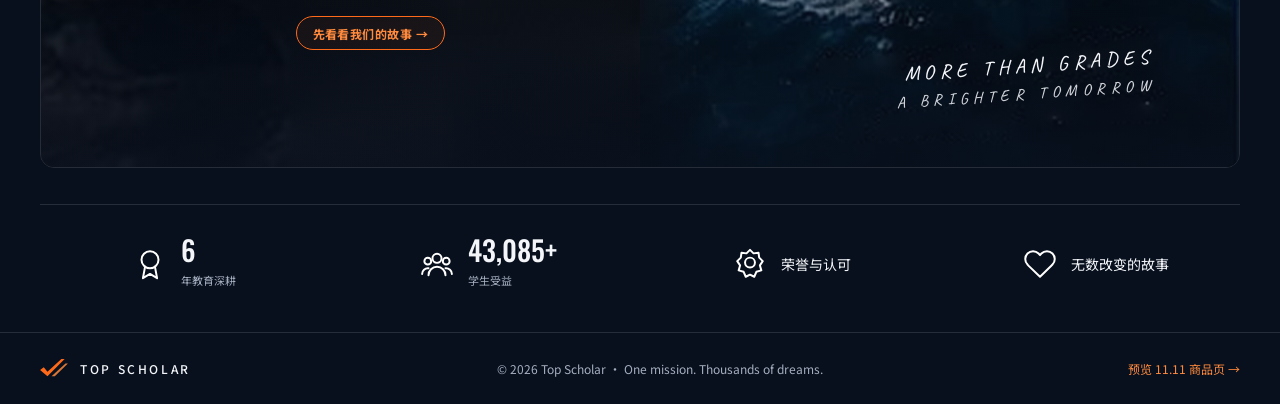
==== commit 29ade1e6: "Redesign section 1 hero from the poster design, landscape layout - HD sunset jet-ski photo as the he" ====
--- a/index.html
+++ b/index.html
@@ -9,7 +9,7 @@
   <link rel="icon" href="assets/logo.svg" type="image/svg+xml">
   <link rel="preconnect" href="https://fonts.googleapis.com">
   <link rel="preconnect" href="https://fonts.gstatic.com" crossorigin>
-  <link href="https://fonts.googleapis.com/css2?family=Caveat:wght@500;700&family=Mrs+Saint+Delafield&family=Noto+Sans+SC:wght@300;400;500;700;900&family=Oswald:wght@400;500&family=Permanent+Marker&family=Zhi+Mang+Xing&display=swap" rel="stylesheet">
+  <link href="https://fonts.googleapis.com/css2?family=Archivo+Black&family=Caveat:wght@500;700&family=Cinzel:wght@600;700&family=Mrs+Saint+Delafield&family=Noto+Sans+SC:wght@300;400;500;700;900&family=Noto+Serif+SC:wght@500;700;900&family=Oswald:wght@400;500&family=Permanent+Marker&family=Zhi+Mang+Xing&display=swap" rel="stylesheet">
   <link rel="stylesheet" href="css/style.css">
 </head>
 <body class="page-landing">
@@ -32,42 +32,52 @@
   </header>
 
   <main id="top">
-    <!-- ============ HERO ============ -->
-    <section class="hero hero--landing">
-      <div class="hero__bg" style="background-image:url('assets/hero.jpg')" data-parallax></div>
-      <div class="hero__shade"></div>
+    <!-- ============ SECTION 1 · HERO ============ -->
+    <section class="s1" aria-labelledby="s1Title">
+      <div class="s1__bg" style="background-image:url('assets/hero-sunset.jpg')" data-parallax></div>
+      <div class="s1__shade"></div>
       <canvas class="hero__spray" data-spray></canvas>
 
-      <div class="container hero__grid">
-        <div class="hero__left reveal">
-          <h1 class="brush-cn">
-            <span class="brush-line">学海无涯</span>
-            <span class="brush-line brush-line--2">终生学习</span>
+      <div class="container s1__top">
+        <!-- left: 14th anniversary + 11.11 -->
+        <div class="s1__brand reveal">
+          <p class="s1__anniv"><b>14</b><span><sup>TH</sup>ANNIVERSARY</span></p>
+          <h1 class="s1__1111" id="s1Title">
+            <svg class="s1__wave s1__wave--l" viewBox="0 0 120 80" aria-hidden="true"><path d="M112 70C70 78 18 66 10 38 4 16 26 4 44 12c14 6 14 26 0 26-9 0-10-10-4-12"/><path d="M96 58C64 60 34 52 30 34"/></svg>
+            <span class="s1__num" data-text="11.11">11.11</span>
+            <svg class="s1__wave s1__wave--r" viewBox="0 0 120 80" aria-hidden="true"><path d="M8 70c42 8 94-4 102-32 6-22-16-34-34-26-14 6-14 26 0 26 9 0 10-10 4-12"/><path d="M24 58c32 2 62-6 66-24"/></svg>
           </h1>
-          <p class="hand-caps hero__tag">LIFELONG LEARNING</p>
-          <ul class="hero__facts">
-            <li>14 YEARS IN EDUCATION</li>
-            <li>100,000+ STUDENTS REACHED</li>
-          </ul>
+          <p class="s1__motto">学海无涯，终生学习</p>
         </div>
 
-        <div class="hero__right reveal reveal--delay">
-          <p class="anniv"><b>14</b><sup>TH</sup> ANNIVERSARY</p>
-          <div class="big-1111" aria-label="11.11">11.11</div>
-          <div class="brush-cn brush-cn--sm">大优惠</div>
-          <p class="hand-caps hero__mission">ONE MISSION. THOUSANDS OF DREAMS.</p>
+        <!-- right: headline + copy -->
+        <div class="s1__copy reveal reveal--delay">
+          <h2 class="s1__headline">
+            <span class="s1__h1">一年一次。</span>
+            <span class="s1__h2">年度大优惠。</span>
+          </h2>
+          <span class="s1__rule" aria-hidden="true"></span>
+          <p class="s1__sub">Top Scholar 年度最大活动。<br>为孩子的下一学年，提前做好准备。</p>
         </div>
       </div>
 
-      <div class="container hero__count reveal">
-        <div class="countdown-card">
-          <p class="countdown-card__title">11.11 正式开启</p>
-          <div class="countdown" data-countdown="2026-11-11T00:00:00+08:00" data-done="🔥 11.11 已正式开卖！">
-            <div class="cd"><span data-unit="d">00</span><small>DAYS</small></div><i>:</i>
-            <div class="cd"><span data-unit="h">00</span><small>HOURS</small></div><i>:</i>
-            <div class="cd"><span data-unit="m">00</span><small>MINUTES</small></div><i>:</i>
-            <div class="cd"><span data-unit="s">00</span><small>SECONDS</small></div>
+      <!-- bottom: countdown + CTA -->
+      <div class="container s1__bottom reveal">
+        <div class="s1__count">
+          <p class="s1__count-title">距离正式开卖还有</p>
+          <div class="s1__tiles" data-countdown="2026-11-11T00:00:00+08:00" data-done="🔥 11.11 已正式开卖！">
+            <div class="s1__tile"><span data-unit="d">00</span><small>DAYS</small></div>
+            <div class="s1__tile"><span data-unit="h">00</span><small>HOURS</small></div>
+            <div class="s1__tile"><span data-unit="m">00</span><small>MINUTES</small></div>
+            <div class="s1__tile"><span data-unit="s">00</span><small>SECONDS</small></div>
           </div>
+        </div>
+        <div class="s1__cta">
+          <a href="#waitlist" class="s1__btn" data-focus="#wlPhone">
+            加入 Priority List，抢先购买
+            <span class="s1__btn-ic" aria-hidden="true"><svg viewBox="0 0 24 24"><path d="M5 12h14M13 6l6 6-6 6"/></svg></span>
+          </a>
+          <p class="s1__note">（正式开卖前，优先收到活动消息与配套公布。）</p>
         </div>
       </div>
     </section>
--- a/css/style.css
+++ b/css/style.css
@@ -99,8 +99,6 @@
   font-family: var(--brush); font-weight: 400; margin: 0; line-height: 1.05;
   text-shadow: 0 4px 30px rgba(0,0,0,.55);
 }
-.brush-line { display: block; font-size: clamp(54px, 7vw, 92px); }
-.brush-line--2 { padding-left: .35em; }
 .brush-cn--sm { font-size: clamp(44px, 5.2vw, 70px); }
 .brush-cn--film { font-size: clamp(32px, 3.6vw, 48px); }
 .hand-caps { font-family: var(--hand); letter-spacing: .28em; text-transform: uppercase; font-weight: 500; }
@@ -143,27 +141,8 @@
 }
 .hero__spray { position: absolute; inset: 0; width: 100%; height: 100%; z-index: -1; pointer-events: none; }
 
-.hero--landing { min-height: max(760px, 100vh); padding-top: 120px; display: flex; flex-direction: column; }
 .hero__grid { display: flex; justify-content: space-between; align-items: flex-start; gap: 24px; flex: 1; }
-.hero__left { padding-top: 40px; }
-.hero__tag { margin: 18px 0 30px 2.4em; font-size: 18px; transform: rotate(-4deg); opacity: .9; }
-.hero__facts { list-style: none; margin: 0; padding: 0; font-size: 12px; letter-spacing: .2em; line-height: 2.1; opacity: .9; }
-.hero__right { text-align: right; padding-top: 30px; }
-.hero__right .big-1111 { margin: 8px 0 -4px; }
-.hero__right .brush-cn--sm { margin-right: .6em; }
-.hero__mission { font-size: 15px; margin: 18px 0 0; opacity: .85; transform: rotate(-3deg); }
-
-.hero__count { display: flex; justify-content: center; margin-top: -170px; padding-bottom: 36px; }
-.countdown-card {
-  background: rgba(10, 18, 32, .7);
-  border: 1px solid var(--line);
-  backdrop-filter: blur(12px);
-  border-radius: 16px;
-  padding: 18px 46px 16px;
-  text-align: center;
-  box-shadow: 0 30px 60px -20px rgba(0,0,0,.7);
-}
-.countdown-card__title { margin: 0 0 6px; font-size: 17px; letter-spacing: .08em; }
+
 
 /* ---------- Countdown ---------- */
 .countdown { display: flex; align-items: flex-start; justify-content: center; gap: 14px; }
@@ -467,9 +446,229 @@
 .reveal--delay { transition-delay: .15s; }
 .reveal--delay2 { transition-delay: .3s; }
 .reveal.is-in { opacity: 1; transform: none; }
-.brush-line { opacity: 0; transform: translateX(-30px); filter: blur(6px); transition: all 1.1s cubic-bezier(.2,.7,.2,1); }
-.is-in .brush-line { opacity: 1; transform: none; filter: none; }
-.is-in .brush-line--2 { transition-delay: .25s; }
+
+/* ==========================================================
+   SECTION 1 · HERO (landscape layout of the mobile poster)
+   ========================================================== */
+.s1 {
+  position: relative; isolation: isolate; overflow: hidden;
+  min-height: max(780px, 100vh);
+  display: flex; flex-direction: column; justify-content: space-between; gap: 40px;
+  padding: 100px 0 44px;
+}
+.s1__bg {
+  position: absolute; inset: -3%; z-index: -3;
+  background-size: cover; background-position: center 58%;
+  filter: saturate(1.12) contrast(1.06) brightness(.9);
+  animation: kenburns 30s ease-in-out infinite alternate;
+  will-change: transform;
+}
+.s1__shade {
+  position: absolute; inset: 0; z-index: -2; pointer-events: none;
+  background:
+    linear-gradient(180deg, rgba(5,11,24,.82) 0%, rgba(5,11,24,.45) 26%, rgba(5,11,24,.05) 46%, transparent 60%, rgba(5,11,24,.55) 78%, var(--bg) 100%),
+    radial-gradient(ellipse 75% 70% at 50% 58%, transparent 45%, rgba(5,11,24,.55) 100%),
+    linear-gradient(rgba(14,36,78,.28), rgba(14,36,78,.28));
+}
+
+.s1__top { display: grid; grid-template-columns: 1fr 1fr; align-items: start; gap: 40px; }
+.s1__brand { justify-self: start; text-align: center; }
+.s1__copy { justify-self: end; text-align: right; }
+
+/* gold "14TH ANNIVERSARY" */
+.s1__anniv { display: flex; align-items: flex-end; justify-content: center; gap: 4px; margin: 0 0 -.1em; }
+.s1__anniv b, .s1__anniv span {
+  background: linear-gradient(180deg, #fff6d2 0%, #ffd37a 38%, #e8962a 68%, #ffd67c 100%);
+  -webkit-background-clip: text; background-clip: text; color: transparent;
+}
+.s1__anniv b {
+  font-family: var(--marker); font-weight: 400; font-size: clamp(48px, 4.6vw, 72px); line-height: .9;
+  transform: skewX(-10deg); filter: drop-shadow(0 0 10px rgba(255,170,60,.55));
+}
+.s1__anniv span {
+  position: relative; display: flex; flex-direction: column; align-items: flex-start;
+  font-family: "Cinzel", serif; font-weight: 700; font-size: clamp(20px, 2.1vw, 32px); line-height: 1; padding-bottom: 8px;
+  filter: drop-shadow(0 2px 6px rgba(0,0,0,.5));
+}
+.s1__anniv sup { font-size: .8em; line-height: 1; margin-bottom: 2px; }
+.s1__anniv span::after {
+  content: ""; position: absolute; left: 0; right: -10%; bottom: 0; height: 2px;
+  background: linear-gradient(90deg, transparent, #ffd37a 30%, #fff 55%, transparent);
+  box-shadow: 0 0 10px rgba(255,190,90,.9);
+}
+
+/* ice-blue 3D "11.11" */
+.s1__1111 {
+  position: relative; display: inline-block; margin: 0; padding: 0 .3em;
+  font-family: "Archivo Black", var(--font); font-weight: 400;
+  font-size: clamp(100px, 10.5vw, 170px); line-height: .95; letter-spacing: -.01em;
+}
+.s1__num {
+  position: relative; display: inline-block; transform: skewX(-9deg);
+  background: linear-gradient(172deg, #fff 0%, #e2f4ff 20%, #86c9f4 42%, #1d5c9c 58%, #a9dcff 76%, #fff 100%);
+  background-size: 100% 220%;
+  -webkit-background-clip: text; background-clip: text; color: transparent;
+  -webkit-text-stroke: 1.5px rgba(255,214,140,.9);
+  filter: drop-shadow(0 0 1px #ffd690) drop-shadow(0 5px 0 #0c2a4e) drop-shadow(0 14px 22px rgba(0,0,0,.6)) drop-shadow(0 0 22px rgba(110,190,255,.35));
+  animation: ice 6s ease-in-out infinite alternate;
+}
+.s1__num::after { /* light sweep */
+  content: attr(data-text); position: absolute; inset: 0;
+  background: linear-gradient(110deg, transparent 42%, rgba(255,255,255,.95) 50%, transparent 58%);
+  background-size: 260% 100%; background-position: 130% 0;
+  -webkit-background-clip: text; background-clip: text; color: transparent; -webkit-text-stroke: 0;
+  animation: sweep 4.5s ease-in-out infinite;
+}
+@keyframes ice { to { background-position: 0 100%; } }
+@keyframes sweep { 0%, 35% { background-position: 130% 0; } 100% { background-position: -30% 0; } }
+.s1__wave {
+  position: absolute; bottom: -.04em; width: .62em; height: .42em;
+  fill: none; stroke: #8fd3ff; stroke-width: 7; stroke-linecap: round;
+  filter: drop-shadow(0 0 6px rgba(120,200,255,.9));
+  animation: bob 3.2s ease-in-out infinite;
+}
+.s1__wave path:nth-child(2) { stroke-width: 3.5; opacity: .65; }
+.s1__wave--l { left: -.08em; }
+.s1__wave--r { right: -.08em; animation-delay: -1.6s; }
+@keyframes bob { 50% { transform: translateY(-6px) rotate(-3deg); } }
+
+.s1__motto {
+  margin: 14px 0 0; font-family: "Noto Serif SC", serif; font-weight: 700;
+  font-size: clamp(26px, 2.6vw, 40px); letter-spacing: .06em;
+  text-shadow: 0 2px 14px rgba(0,0,0,.7);
+}
+
+/* headline */
+.s1__headline {
+  margin: 0; font-family: "Noto Serif SC", serif; font-weight: 900;
+  font-size: clamp(54px, 5.6vw, 92px); line-height: 1.12; letter-spacing: .02em;
+}
+.s1__h1 { display: block; color: #fff; text-shadow: 0 4px 24px rgba(0,0,0,.65); }
+.s1__h2 {
+  display: block;
+  background: linear-gradient(180deg, #ffd59a 0%, #ff9d40 42%, #ff6a1a 68%, #e0500c 100%);
+  -webkit-background-clip: text; background-clip: text; color: transparent;
+  filter: drop-shadow(0 4px 18px rgba(255,106,26,.45));
+}
+.s1__rule {
+  position: relative; display: block; height: 2px; width: min(560px, 100%); margin: 18px 0 18px auto;
+  background: linear-gradient(90deg, transparent, #ffad5c 35%, #fff1d6 55%, transparent);
+  box-shadow: 0 0 12px rgba(255,150,60,.85);
+}
+.s1__rule::after {
+  content: ""; position: absolute; left: 55%; top: 50%; width: 90px; height: 10px; transform: translate(-50%, -50%);
+  background: radial-gradient(closest-side, rgba(255,240,210,.95), transparent);
+}
+.s1__sub {
+  margin: 0; font-family: "Noto Serif SC", serif; font-weight: 500;
+  font-size: clamp(17px, 1.5vw, 22px); line-height: 1.75;
+  text-shadow: 0 2px 10px rgba(0,0,0,.75);
+}
+
+/* countdown + CTA */
+.s1__bottom { display: flex; align-items: center; justify-content: center; gap: 44px; }
+.s1__count {
+  padding: 14px 18px 18px; border-radius: 18px;
+  background: rgba(10,18,32,.55); border: 1px solid rgba(255,255,255,.18);
+  backdrop-filter: blur(14px);
+  box-shadow: inset 0 1px 0 rgba(255,255,255,.1), 0 30px 60px -20px rgba(0,0,0,.8);
+}
+.s1__count-title { margin: 0 0 10px; text-align: center; font-family: "Noto Serif SC", serif; font-size: 17px; letter-spacing: .12em; }
+.s1__tiles { display: grid; grid-template-columns: repeat(4, 112px); gap: 14px; }
+.s1__tile {
+  position: relative; overflow: hidden;
+  display: flex; flex-direction: column; align-items: center; padding: 8px 0 8px;
+  border-radius: 12px; border: 1px solid rgba(255,255,255,.12);
+  background: linear-gradient(180deg, rgba(255,255,255,.07), rgba(255,255,255,.02));
+}
+.s1__tile::after {
+  content: ""; position: absolute; left: 22%; right: 22%; bottom: 0; height: 1px;
+  background: linear-gradient(90deg, transparent, #7cc8ff, transparent); box-shadow: 0 0 8px #7cc8ff;
+}
+.s1__tile span {
+  display: inline-block; font-family: "Noto Serif SC", serif; font-weight: 500;
+  font-size: 46px; line-height: 1.15; font-variant-numeric: tabular-nums;
+}
+.s1__tile span.tick { animation: tick .45s cubic-bezier(.3,1.6,.6,1); }
+.s1__tile small { font-family: "Noto Serif SC", serif; font-size: 12px; letter-spacing: .08em; color: #cfd6e2; }
+.s1__tiles.is-done { display: block; padding: 20px 30px; text-align: center; font-size: 18px; font-weight: 700; color: var(--orange-2); }
+
+.s1__cta { display: flex; flex-direction: column; align-items: center; gap: 12px; }
+.s1__btn {
+  position: relative; overflow: hidden;
+  display: inline-flex; align-items: center; justify-content: center; gap: 18px;
+  height: 76px; padding: 0 16px 0 44px; border-radius: 999px;
+  font-family: "Noto Serif SC", serif; font-weight: 700; font-size: 24px; color: #fff; white-space: nowrap;
+  background: linear-gradient(180deg, #ff9b4c 0%, #ff6a1a 55%, #e2520c 100%);
+  box-shadow: inset 0 1px 0 rgba(255,255,255,.45), inset 0 -3px 0 rgba(0,0,0,.15), 0 0 0 1px rgba(255,180,120,.6), 0 14px 40px -8px rgba(255,106,26,.75);
+  transition: transform .2s;
+  animation: ctaPulse 2.4s ease-in-out infinite;
+}
+.s1__btn::after {
+  content: ""; position: absolute; inset: 0;
+  background: linear-gradient(110deg, transparent 30%, rgba(255,255,255,.4) 50%, transparent 70%);
+  transform: translateX(-120%); animation: shine 3.6s ease-in-out infinite;
+}
+.s1__btn:hover { transform: translateY(-2px) scale(1.02); }
+.s1__btn-ic { flex: none; width: 46px; height: 46px; border-radius: 50%; background: #fff; display: grid; place-items: center; }
+.s1__btn-ic svg { width: 22px; height: 22px; fill: none; stroke: #e2520c; stroke-width: 2.6; stroke-linecap: round; stroke-linejoin: round; transition: transform .2s; }
+.s1__btn:hover .s1__btn-ic svg { transform: translateX(3px); }
+@keyframes ctaPulse {
+  50% { box-shadow: inset 0 1px 0 rgba(255,255,255,.45), inset 0 -3px 0 rgba(0,0,0,.15), 0 0 0 1px rgba(255,180,120,.8), 0 14px 60px -4px rgba(255,106,26,.95); }
+}
+.s1__note { margin: 0; font-family: "Noto Serif SC", serif; font-size: 14px; color: #cfd6e2; }
+
+@media (max-width: 1180px) {
+  .s1__tiles { grid-template-columns: repeat(4, 92px); gap: 10px; }
+  .s1__tile span { font-size: 38px; }
+  .s1__bottom { gap: 28px; }
+  .s1__btn { height: 64px; font-size: 20px; padding-left: 32px; }
+}
+@media (min-width: 901px) and (max-height: 820px) {
+  .s1 { min-height: max(640px, 100vh); padding: 84px 0 26px; gap: 20px; }
+  .s1__1111 { font-size: clamp(80px, 8.5vw, 132px); }
+  .s1__anniv b { font-size: clamp(40px, 3.8vw, 58px); }
+  .s1__motto { font-size: clamp(22px, 2.2vw, 32px); margin-top: 8px; }
+  .s1__headline { font-size: clamp(44px, 4.6vw, 74px); }
+  .s1__rule { margin: 12px 0 12px auto; }
+  .s1__count { padding: 10px 14px 12px; }
+  .s1__count-title { margin-bottom: 6px; font-size: 15px; }
+  .s1__tiles { grid-template-columns: repeat(4, 88px); gap: 10px; }
+  .s1__tile span { font-size: 32px; }
+  .s1__btn { height: 60px; font-size: 20px; padding-left: 30px; }
+  .s1__btn-ic { width: 40px; height: 40px; }
+}
+@media (max-width: 900px) {
+  /* stacked like the original phone poster: title on the sky, riders, copy, countdown, CTA */
+  .s1 { min-height: auto; padding: 88px 0 36px; gap: 28px; }
+  .s1__bg {
+    inset: 110px 0 auto; height: 470px; background-position: 50% 50%;
+    -webkit-mask-image: linear-gradient(180deg, transparent 0, #000 16%, #000 76%, transparent);
+            mask-image: linear-gradient(180deg, transparent 0, #000 16%, #000 76%, transparent);
+  }
+  .s1__shade {
+    background:
+      linear-gradient(180deg, rgba(5,11,24,.55) 0, rgba(5,11,24,.25) 280px, transparent 340px, rgba(5,11,24,.55) 520px, var(--bg) 640px),
+      linear-gradient(rgba(14,36,78,.25), rgba(14,36,78,.25));
+  }
+  .s1__top { grid-template-columns: 1fr; gap: 0; }
+  .s1__brand, .s1__copy { justify-self: center; text-align: center; }
+  .s1__1111 { font-size: min(25vw, 140px); }
+  .s1__motto { font-size: 26px; margin-top: 8px; }
+  .s1__copy { margin-top: 170px; }
+  .s1__headline { font-size: min(13vw, 72px); }
+  .s1__rule { margin: 14px auto; }
+  .s1__sub { font-size: 16px; }
+  .s1__bottom { flex-direction: column; gap: 22px; }
+  .s1__count { width: 100%; max-width: 520px; padding: 12px 12px 14px; }
+  .s1__tiles { grid-template-columns: repeat(4, 1fr); gap: 8px; }
+  .s1__tile span { font-size: 30px; }
+  .s1__tile small { font-size: 10px; }
+  .s1__cta { width: 100%; max-width: 520px; }
+  .s1__btn { width: 100%; height: 58px; padding: 0 8px 0 22px; gap: 10px; font-size: 17px; }
+  .s1__btn-ic { width: 38px; height: 38px; }
+  .s1__note { font-size: 12px; }
+}
 
 /* ==========================================================
    Responsive
@@ -500,19 +699,7 @@
   .nav.is-open { background: rgba(8,16,29,.97); }
   .nav.is-open .nav__links { transform: none; visibility: visible; }
 
-  /* landing hero becomes stacked, like the phone mock */
-  .hero--landing { min-height: auto; padding-top: 90px; }
-  .hero--landing .hero__bg { background-position: 52% 40%; }
   .hero__grid { flex-direction: column; align-items: center; text-align: center; }
-  .hero__left { order: 2; padding-top: 0; }
-  .hero__left .brush-line { font-size: 44px; }
-  .hero__left .brush-line--2 { padding-left: 0; }
-  .hero__tag { margin: 8px 0 10px; }
-  .hero__facts { display: none; }
-  .hero__right { order: 1; text-align: center; padding-top: 0; }
-  .hero__right .brush-cn--sm { margin-right: 0; }
-  .hero__count { margin-top: 160px; }
-  .countdown-card { padding: 14px 18px; width: 100%; }
   .cd { min-width: 0; }
   .cd span { font-size: 38px; }
   .countdown { gap: 8px; }
@@ -520,7 +707,6 @@
 
   .wl-form { flex-direction: column; }
   .wl-form input { flex: none; width: 100%; }
-  .hero__mission { font-size: 12px; letter-spacing: .14em; }
   .anniv { font-size: 20px; }
   .anniv--big { font-size: 20px; }
   .order-title__en { font-size: 11px; letter-spacing: .12em; }
@@ -559,5 +745,5 @@
 
 @media (prefers-reduced-motion: reduce) {
   *, *::before, *::after { animation: none !important; transition: none !important; }
-  .reveal, .brush-line { opacity: 1; transform: none; filter: none; }
-}
+  .reveal { opacity: 1; transform: none; filter: none; }
+}
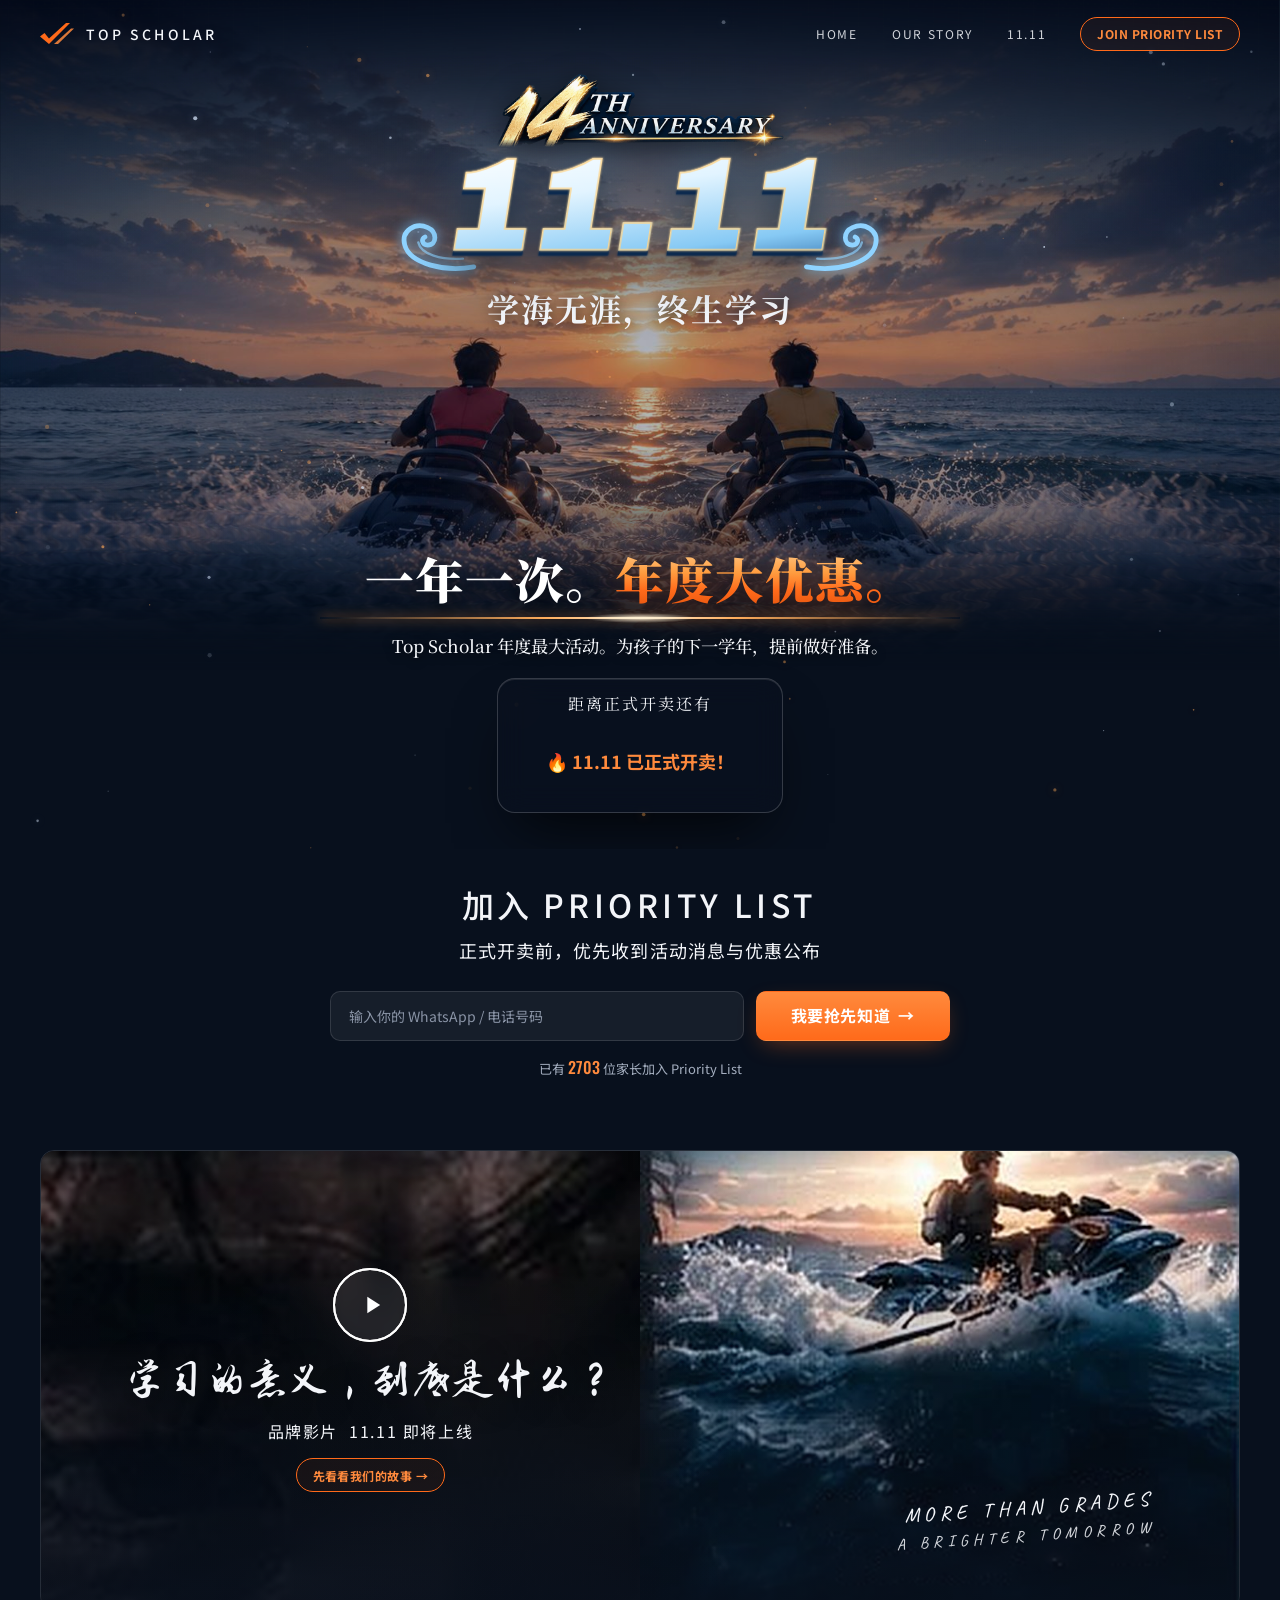
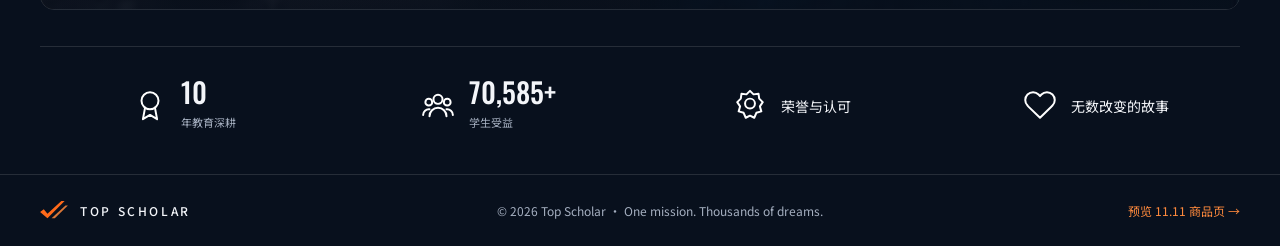
==== commit a3716188: "Section 1: centered title, flowing sea, Priority List copy - Title block centered: new HD "14TH ANNI" ====
--- a/index.html
+++ b/index.html
@@ -4,7 +4,7 @@
   <meta charset="utf-8">
   <meta name="viewport" content="width=device-width, initial-scale=1">
   <title>Top Scholar · 14周年 11.11 大优惠</title>
-  <meta name="description" content="Top Scholar 十四周年庆 11.11 大优惠 —— 加入 Waiting List，第一时间收到独家优惠。">
+  <meta name="description" content="Top Scholar 十四周年庆 11.11 大优惠 —— 加入 Priority List，正式开卖前优先收到活动消息与优惠公布。">
   <meta name="theme-color" content="#0a1220">
   <link rel="icon" href="assets/logo.svg" type="image/svg+xml">
   <link rel="preconnect" href="https://fonts.googleapis.com">
@@ -24,8 +24,8 @@
       <nav class="nav__links" id="navLinks">
         <a href="#top">HOME</a>
         <a href="#story">OUR STORY</a>
-        <a href="order.html">11.11</a>
-        <a href="#waitlist" class="btn btn--ghost btn--sm">JOIN WAITING LIST</a>
+        <a href="#section-3">11.11</a><!-- TODO: point at section 3/4 once built -->
+        <a href="#waitlist" class="btn btn--ghost btn--sm">JOIN PRIORITY LIST</a>
       </nav>
       <button class="nav__toggle" id="navToggle" aria-label="打开菜单"><span></span><span></span><span></span></button>
     </div>
@@ -33,36 +33,32 @@
 
   <main id="top">
     <!-- ============ SECTION 1 · HERO ============ -->
-    <section class="s1" aria-labelledby="s1Title">
-      <div class="s1__bg" style="background-image:url('assets/hero-sunset.jpg')" data-parallax></div>
-      <div class="s1__shade"></div>
+    <section class="s1" aria-label="14周年 11.11 年度大优惠">
+      <div class="s1__bg" style="background-image:url('assets/hero-sunset.jpg')" data-parallax>
+        <canvas class="s1__water" data-water="assets/hero-sunset.jpg" aria-hidden="true"></canvas>
+        <div class="s1__shade"></div>
+      </div>
       <canvas class="hero__spray" data-spray></canvas>
 
       <div class="container s1__top">
-        <!-- left: 14th anniversary + 11.11 -->
         <div class="s1__brand reveal">
-          <p class="s1__anniv"><b>14</b><span><sup>TH</sup>ANNIVERSARY</span></p>
-          <h1 class="s1__1111" id="s1Title">
+          <img class="s1__anniv" src="assets/anniv-14th.png" width="900" height="229" alt="14th Anniversary">
+          <h1 class="s1__1111">
             <svg class="s1__wave s1__wave--l" viewBox="0 0 120 80" aria-hidden="true"><path d="M112 70C70 78 18 66 10 38 4 16 26 4 44 12c14 6 14 26 0 26-9 0-10-10-4-12"/><path d="M96 58C64 60 34 52 30 34"/></svg>
             <span class="s1__num" data-text="11.11">11.11</span>
             <svg class="s1__wave s1__wave--r" viewBox="0 0 120 80" aria-hidden="true"><path d="M8 70c42 8 94-4 102-32 6-22-16-34-34-26-14 6-14 26 0 26 9 0 10-10 4-12"/><path d="M24 58c32 2 62-6 66-24"/></svg>
           </h1>
           <p class="s1__motto">学海无涯，终生学习</p>
         </div>
-
-        <!-- right: headline + copy -->
-        <div class="s1__copy reveal reveal--delay">
-          <h2 class="s1__headline">
-            <span class="s1__h1">一年一次。</span>
-            <span class="s1__h2">年度大优惠。</span>
-          </h2>
-          <span class="s1__rule" aria-hidden="true"></span>
-          <p class="s1__sub">Top Scholar 年度最大活动。<br>为孩子的下一学年，提前做好准备。</p>
-        </div>
       </div>
 
-      <!-- bottom: countdown + CTA -->
+      <!-- bottom: headline, then countdown -->
       <div class="container s1__bottom reveal">
+        <h2 class="s1__headline">
+          <span class="s1__h1">一年一次。</span><span class="s1__h2">年度大优惠。</span>
+        </h2>
+        <span class="s1__rule" aria-hidden="true"></span>
+        <p class="s1__sub">Top Scholar 年度最大活动。<span class="s1__line">为孩子的下一学年，提前做好准备。</span></p>
         <div class="s1__count">
           <p class="s1__count-title">距离正式开卖还有</p>
           <div class="s1__tiles" data-countdown="2026-11-11T00:00:00+08:00" data-done="🔥 11.11 已正式开卖！">
@@ -72,35 +68,22 @@
             <div class="s1__tile"><span data-unit="s">00</span><small>SECONDS</small></div>
           </div>
         </div>
-        <div class="s1__cta">
-          <a href="#waitlist" class="s1__btn" data-focus="#wlPhone">
-            加入 Priority List，抢先购买
-            <span class="s1__btn-ic" aria-hidden="true"><svg viewBox="0 0 24 24"><path d="M5 12h14M13 6l6 6-6 6"/></svg></span>
-          </a>
-          <p class="s1__note">（正式开卖前，优先收到活动消息与配套公布。）</p>
-        </div>
       </div>
     </section>
 
-    <!-- ============ WAITING LIST ============ -->
+    <!-- ============ PRIORITY LIST ============ -->
     <section class="waitlist" id="waitlist">
       <div class="container">
-        <h2 class="section-title reveal">加入 <span class="en">WAITING LIST</span></h2>
-        <p class="section-sub reveal">第一时间收到独家优惠 + 提前解锁福利</p>
+        <h2 class="section-title reveal">加入 <span class="en">PRIORITY LIST</span></h2>
+        <p class="section-sub reveal">正式开卖前，优先收到活动消息与优惠公布</p>
 
         <form class="wl-form reveal" id="waitlistForm" novalidate>
           <label class="sr-only" for="wlPhone">WhatsApp / 电话号码</label>
           <input id="wlPhone" name="phone" type="tel" inputmode="tel" autocomplete="tel" placeholder="输入你的 WhatsApp / 电话号码" required>
           <button class="btn btn--primary" type="submit">我要抢先知道 <span class="btn__arrow">→</span></button>
         </form>
-        <p class="wl-note" id="wlCount">已有 <b data-countup="3826">0</b> 位家长加入 Waiting List</p>
+        <p class="wl-note" id="wlCount">已有 <b data-countup="3826">0</b> 位家长加入 Priority List</p>
 
-        <ul class="perks">
-          <li class="reveal"><svg viewBox="0 0 24 24"><path d="M6 8a6 6 0 1 1 12 0c0 7 3 9 3 9H3s3-2 3-9"/><path d="M10.3 21a1.94 1.94 0 0 0 3.4 0"/></svg><span>第一时间收到优惠</span></li>
-          <li class="reveal"><svg viewBox="0 0 24 24"><rect x="3" y="8" width="18" height="4" rx="1"/><path d="M12 8v13M19 12v7a2 2 0 0 1-2 2H7a2 2 0 0 1-2-2v-7M7.5 8a2.5 2.5 0 0 1 0-5C10 3 12 8 12 8s2-5 4.5-5a2.5 2.5 0 0 1 0 5"/></svg><span>独家预购福利</span></li>
-          <li class="reveal"><svg viewBox="0 0 24 24"><path d="M6 3h12l4 6-10 13L2 9Z"/><path d="M11 3 8 9l4 13 4-13-3-6M2 9h20"/></svg><span>限时加码惊喜</span></li>
-          <li class="reveal"><svg viewBox="0 0 24 24"><path d="M16 21v-2a4 4 0 0 0-4-4H6a4 4 0 0 0-4 4v2"/><circle cx="9" cy="7" r="4"/><path d="M22 21v-2a4 4 0 0 0-3-3.87M16 3.13a4 4 0 0 1 0 7.75"/></svg><span>优先锁定名额</span></li>
-        </ul>
       </div>
     </section>
 
@@ -157,8 +140,8 @@
         <div>
           <p class="hand-caps">COMING SOON</p>
           <h3 class="brush-cn brush-cn--film">品牌影片 11.11 上线</h3>
-          <p class="muted">加入 Waiting List，影片上线第一时间通知你。</p>
-          <a href="#waitlist" class="btn btn--primary btn--sm" data-close>加入 Waiting List →</a>
+          <p class="muted">加入 Priority List，影片上线第一时间通知你。</p>
+          <a href="#waitlist" class="btn btn--primary btn--sm" data-close>加入 Priority List →</a>
         </div>
       </div>
     </div>
--- a/css/style.css
+++ b/css/style.css
@@ -181,13 +181,9 @@
 .wl-note { text-align: center; color: var(--muted); font-size: 13px; margin: 14px 0 0; }
 .wl-note b { color: var(--orange-2); font-family: var(--digit); font-size: 16px; font-weight: 500; }
 
-.perks { list-style: none; padding: 0; margin: 40px auto 0; display: grid; grid-template-columns: repeat(4, 1fr); gap: 20px; max-width: 760px; }
-.perks li { display: flex; flex-direction: column; align-items: center; gap: 12px; font-size: 13px; text-align: center; }
-.perks svg, .stat svg, .benefits svg, .side-stats svg {
+.stat svg, .benefits svg, .side-stats svg {
   width: 34px; height: 34px; fill: none; stroke: #fff; stroke-width: 1.4; stroke-linecap: round; stroke-linejoin: round;
 }
-.perks li:hover svg { stroke: var(--orange); transform: translateY(-4px); }
-.perks svg { transition: transform .25s, stroke .25s; }
 
 /* Brand film */
 .film { padding: 20px 0 10px; }
@@ -451,57 +447,47 @@
    SECTION 1 · HERO (landscape layout of the mobile poster)
    ========================================================== */
 .s1 {
+  /* photo box: 16:9, capped so the countdown still fits on a laptop screen */
+  --img-h: max(440px, min(56.25vw, 100vh - 230px));
+  --img-y: .5;                 /* background-position-y of the photo */
   position: relative; isolation: isolate; overflow: hidden;
-  min-height: max(780px, 100vh);
-  display: flex; flex-direction: column; justify-content: space-between; gap: 40px;
-  padding: 100px 0 44px;
+  /* the bottom block starts where the jet skis end (80% down the photo) */
+  padding: calc((var(--img-h) - 56.25vw) * var(--img-y) + 45vw) 0 36px;
 }
 .s1__bg {
-  position: absolute; inset: -3%; z-index: -3;
-  background-size: cover; background-position: center 58%;
+  position: absolute; inset: 0 0 auto; height: var(--img-h); z-index: -3;
+  background-size: cover; background-position: 50% 50%;
   filter: saturate(1.12) contrast(1.06) brightness(.9);
+  -webkit-mask-image: linear-gradient(180deg, #000 82%, transparent);
+          mask-image: linear-gradient(180deg, #000 82%, transparent);
   animation: kenburns 30s ease-in-out infinite alternate;
+  transform-origin: 50% 60%;
   will-change: transform;
 }
+.s1__water { position: absolute; inset: 0; width: 100%; height: 100%; display: block; }
 .s1__shade {
-  position: absolute; inset: 0; z-index: -2; pointer-events: none;
+  position: absolute; inset: 0; pointer-events: none;
   background:
-    linear-gradient(180deg, rgba(5,11,24,.82) 0%, rgba(5,11,24,.45) 26%, rgba(5,11,24,.05) 46%, transparent 60%, rgba(5,11,24,.55) 78%, var(--bg) 100%),
-    radial-gradient(ellipse 75% 70% at 50% 58%, transparent 45%, rgba(5,11,24,.55) 100%),
-    linear-gradient(rgba(14,36,78,.28), rgba(14,36,78,.28));
-}
-
-.s1__top { display: grid; grid-template-columns: 1fr 1fr; align-items: start; gap: 40px; }
-.s1__brand { justify-self: start; text-align: center; }
-.s1__copy { justify-self: end; text-align: right; }
-
-/* gold "14TH ANNIVERSARY" */
-.s1__anniv { display: flex; align-items: flex-end; justify-content: center; gap: 4px; margin: 0 0 -.1em; }
-.s1__anniv b, .s1__anniv span {
-  background: linear-gradient(180deg, #fff6d2 0%, #ffd37a 38%, #e8962a 68%, #ffd67c 100%);
-  -webkit-background-clip: text; background-clip: text; color: transparent;
-}
-.s1__anniv b {
-  font-family: var(--marker); font-weight: 400; font-size: clamp(48px, 4.6vw, 72px); line-height: .9;
-  transform: skewX(-10deg); filter: drop-shadow(0 0 10px rgba(255,170,60,.55));
-}
-.s1__anniv span {
-  position: relative; display: flex; flex-direction: column; align-items: flex-start;
-  font-family: "Cinzel", serif; font-weight: 700; font-size: clamp(20px, 2.1vw, 32px); line-height: 1; padding-bottom: 8px;
-  filter: drop-shadow(0 2px 6px rgba(0,0,0,.5));
-}
-.s1__anniv sup { font-size: .8em; line-height: 1; margin-bottom: 2px; }
-.s1__anniv span::after {
-  content: ""; position: absolute; left: 0; right: -10%; bottom: 0; height: 2px;
-  background: linear-gradient(90deg, transparent, #ffd37a 30%, #fff 55%, transparent);
-  box-shadow: 0 0 10px rgba(255,190,90,.9);
+    linear-gradient(180deg, rgba(5,11,24,.8) 0%, rgba(5,11,24,.35) 24%, transparent 44%, transparent 66%, rgba(5,11,24,.55) 86%, var(--bg) 100%),
+    radial-gradient(ellipse 75% 70% at 50% 55%, transparent 45%, rgba(5,11,24,.55) 100%),
+    linear-gradient(rgba(14,36,78,.26), rgba(14,36,78,.26));
+}
+
+/* centered 14th anniversary / 11.11 / motto.
+   --f is the 11.11 size: the old 10.5vw, capped so the block ends above the riders' heads */
+.s1__top { position: absolute; top: 74px; left: 0; right: 0; display: flex; justify-content: center; }
+.s1 { --f: max(64px, min(10.5vw, 170px, (var(--img-h) * .5 - 94px) / 1.84)); }
+.s1__brand { display: flex; flex-direction: column; align-items: center; text-align: center; }
+.s1__anniv {
+  width: calc(var(--f) * 2.2); height: auto; margin-bottom: calc(var(--f) * -.02);
+  filter: drop-shadow(0 6px 14px rgba(0,0,0,.5));
 }
 
 /* ice-blue 3D "11.11" */
 .s1__1111 {
   position: relative; display: inline-block; margin: 0; padding: 0 .3em;
   font-family: "Archivo Black", var(--font); font-weight: 400;
-  font-size: clamp(100px, 10.5vw, 170px); line-height: .95; letter-spacing: -.01em;
+  font-size: var(--f); line-height: .95; letter-spacing: -.01em;
 }
 .s1__num {
   position: relative; display: inline-block; transform: skewX(-9deg);
@@ -534,50 +520,48 @@
 
 .s1__motto {
   margin: 14px 0 0; font-family: "Noto Serif SC", serif; font-weight: 700;
-  font-size: clamp(26px, 2.6vw, 40px); letter-spacing: .06em;
+  font-size: max(20px, var(--f) * .245); letter-spacing: .06em;
   text-shadow: 0 2px 14px rgba(0,0,0,.7);
 }
 
-/* headline */
+/* headline → subtitle → countdown */
+.s1__bottom { display: flex; flex-direction: column; align-items: center; text-align: center; }
 .s1__headline {
   margin: 0; font-family: "Noto Serif SC", serif; font-weight: 900;
-  font-size: clamp(54px, 5.6vw, 92px); line-height: 1.12; letter-spacing: .02em;
-}
-.s1__h1 { display: block; color: #fff; text-shadow: 0 4px 24px rgba(0,0,0,.65); }
+  font-size: clamp(40px, 3.8vw, 66px); line-height: 1.15; letter-spacing: .02em;
+}
+.s1__h1 { color: #fff; text-shadow: 0 4px 24px rgba(0,0,0,.65); }
 .s1__h2 {
-  display: block;
   background: linear-gradient(180deg, #ffd59a 0%, #ff9d40 42%, #ff6a1a 68%, #e0500c 100%);
   -webkit-background-clip: text; background-clip: text; color: transparent;
   filter: drop-shadow(0 4px 18px rgba(255,106,26,.45));
 }
 .s1__rule {
-  position: relative; display: block; height: 2px; width: min(560px, 100%); margin: 18px 0 18px auto;
-  background: linear-gradient(90deg, transparent, #ffad5c 35%, #fff1d6 55%, transparent);
+  position: relative; display: block; height: 2px; width: min(640px, 90%); margin: 10px auto 12px;
+  background: linear-gradient(90deg, transparent, #ffad5c 35%, #fff1d6 50%, #ffad5c 65%, transparent);
   box-shadow: 0 0 12px rgba(255,150,60,.85);
 }
 .s1__rule::after {
-  content: ""; position: absolute; left: 55%; top: 50%; width: 90px; height: 10px; transform: translate(-50%, -50%);
+  content: ""; position: absolute; left: 50%; top: 50%; width: 110px; height: 10px; transform: translate(-50%, -50%);
   background: radial-gradient(closest-side, rgba(255,240,210,.95), transparent);
 }
 .s1__sub {
-  margin: 0; font-family: "Noto Serif SC", serif; font-weight: 500;
-  font-size: clamp(17px, 1.5vw, 22px); line-height: 1.75;
+  margin: 0 0 18px; font-family: "Noto Serif SC", serif; font-weight: 500;
+  font-size: clamp(16px, 1.35vw, 20px); line-height: 1.7;
   text-shadow: 0 2px 10px rgba(0,0,0,.75);
 }
 
-/* countdown + CTA */
-.s1__bottom { display: flex; align-items: center; justify-content: center; gap: 44px; }
 .s1__count {
-  padding: 14px 18px 18px; border-radius: 18px;
+  padding: 12px 18px 16px; border-radius: 18px;
   background: rgba(10,18,32,.55); border: 1px solid rgba(255,255,255,.18);
   backdrop-filter: blur(14px);
   box-shadow: inset 0 1px 0 rgba(255,255,255,.1), 0 30px 60px -20px rgba(0,0,0,.8);
 }
-.s1__count-title { margin: 0 0 10px; text-align: center; font-family: "Noto Serif SC", serif; font-size: 17px; letter-spacing: .12em; }
-.s1__tiles { display: grid; grid-template-columns: repeat(4, 112px); gap: 14px; }
+.s1__count-title { margin: 0 0 10px; text-align: center; font-family: "Noto Serif SC", serif; font-size: 16px; letter-spacing: .12em; }
+.s1__tiles { display: grid; grid-template-columns: repeat(4, 108px); gap: 14px; }
 .s1__tile {
   position: relative; overflow: hidden;
-  display: flex; flex-direction: column; align-items: center; padding: 8px 0 8px;
+  display: flex; flex-direction: column; align-items: center; padding: 6px 0 8px;
   border-radius: 12px; border: 1px solid rgba(255,255,255,.12);
   background: linear-gradient(180deg, rgba(255,255,255,.07), rgba(255,255,255,.02));
 }
@@ -587,87 +571,44 @@
 }
 .s1__tile span {
   display: inline-block; font-family: "Noto Serif SC", serif; font-weight: 500;
-  font-size: 46px; line-height: 1.15; font-variant-numeric: tabular-nums;
+  font-size: 42px; line-height: 1.15; font-variant-numeric: tabular-nums;
 }
 .s1__tile span.tick { animation: tick .45s cubic-bezier(.3,1.6,.6,1); }
 .s1__tile small { font-family: "Noto Serif SC", serif; font-size: 12px; letter-spacing: .08em; color: #cfd6e2; }
 .s1__tiles.is-done { display: block; padding: 20px 30px; text-align: center; font-size: 18px; font-weight: 700; color: var(--orange-2); }
 
-.s1__cta { display: flex; flex-direction: column; align-items: center; gap: 12px; }
-.s1__btn {
-  position: relative; overflow: hidden;
-  display: inline-flex; align-items: center; justify-content: center; gap: 18px;
-  height: 76px; padding: 0 16px 0 44px; border-radius: 999px;
-  font-family: "Noto Serif SC", serif; font-weight: 700; font-size: 24px; color: #fff; white-space: nowrap;
-  background: linear-gradient(180deg, #ff9b4c 0%, #ff6a1a 55%, #e2520c 100%);
-  box-shadow: inset 0 1px 0 rgba(255,255,255,.45), inset 0 -3px 0 rgba(0,0,0,.15), 0 0 0 1px rgba(255,180,120,.6), 0 14px 40px -8px rgba(255,106,26,.75);
-  transition: transform .2s;
-  animation: ctaPulse 2.4s ease-in-out infinite;
-}
-.s1__btn::after {
-  content: ""; position: absolute; inset: 0;
-  background: linear-gradient(110deg, transparent 30%, rgba(255,255,255,.4) 50%, transparent 70%);
-  transform: translateX(-120%); animation: shine 3.6s ease-in-out infinite;
-}
-.s1__btn:hover { transform: translateY(-2px) scale(1.02); }
-.s1__btn-ic { flex: none; width: 46px; height: 46px; border-radius: 50%; background: #fff; display: grid; place-items: center; }
-.s1__btn-ic svg { width: 22px; height: 22px; fill: none; stroke: #e2520c; stroke-width: 2.6; stroke-linecap: round; stroke-linejoin: round; transition: transform .2s; }
-.s1__btn:hover .s1__btn-ic svg { transform: translateX(3px); }
-@keyframes ctaPulse {
-  50% { box-shadow: inset 0 1px 0 rgba(255,255,255,.45), inset 0 -3px 0 rgba(0,0,0,.15), 0 0 0 1px rgba(255,180,120,.8), 0 14px 60px -4px rgba(255,106,26,.95); }
-}
-.s1__note { margin: 0; font-family: "Noto Serif SC", serif; font-size: 14px; color: #cfd6e2; }
-
-@media (max-width: 1180px) {
+@media (min-width: 901px) and (max-height: 760px) {
+  .s1__headline { font-size: 44px; }
+  .s1__sub { font-size: 15px; margin-bottom: 12px; }
+  .s1__count { padding: 8px 14px 12px; }
+  .s1__count-title { font-size: 14px; margin-bottom: 6px; }
   .s1__tiles { grid-template-columns: repeat(4, 92px); gap: 10px; }
-  .s1__tile span { font-size: 38px; }
-  .s1__bottom { gap: 28px; }
-  .s1__btn { height: 64px; font-size: 20px; padding-left: 32px; }
-}
-@media (min-width: 901px) and (max-height: 820px) {
-  .s1 { min-height: max(640px, 100vh); padding: 84px 0 26px; gap: 20px; }
-  .s1__1111 { font-size: clamp(80px, 8.5vw, 132px); }
-  .s1__anniv b { font-size: clamp(40px, 3.8vw, 58px); }
-  .s1__motto { font-size: clamp(22px, 2.2vw, 32px); margin-top: 8px; }
-  .s1__headline { font-size: clamp(44px, 4.6vw, 74px); }
-  .s1__rule { margin: 12px 0 12px auto; }
-  .s1__count { padding: 10px 14px 12px; }
-  .s1__count-title { margin-bottom: 6px; font-size: 15px; }
-  .s1__tiles { grid-template-columns: repeat(4, 88px); gap: 10px; }
   .s1__tile span { font-size: 32px; }
-  .s1__btn { height: 60px; font-size: 20px; padding-left: 30px; }
-  .s1__btn-ic { width: 40px; height: 40px; }
 }
 @media (max-width: 900px) {
-  /* stacked like the original phone poster: title on the sky, riders, copy, countdown, CTA */
-  .s1 { min-height: auto; padding: 88px 0 36px; gap: 28px; }
+  /* stacked like the original phone poster: logo on the sky, riders, headline, countdown */
+  .s1 { --img-h: 470px; padding: 520px 0 36px; }
   .s1__bg {
-    inset: 110px 0 auto; height: 470px; background-position: 50% 50%;
+    top: 110px;
     -webkit-mask-image: linear-gradient(180deg, transparent 0, #000 16%, #000 76%, transparent);
             mask-image: linear-gradient(180deg, transparent 0, #000 16%, #000 76%, transparent);
   }
   .s1__shade {
     background:
-      linear-gradient(180deg, rgba(5,11,24,.55) 0, rgba(5,11,24,.25) 280px, transparent 340px, rgba(5,11,24,.55) 520px, var(--bg) 640px),
+      linear-gradient(180deg, rgba(5,11,24,.5) 0%, rgba(5,11,24,.2) 36%, transparent 48%, rgba(5,11,24,.55) 88%),
       linear-gradient(rgba(14,36,78,.25), rgba(14,36,78,.25));
   }
-  .s1__top { grid-template-columns: 1fr; gap: 0; }
-  .s1__brand, .s1__copy { justify-self: center; text-align: center; }
-  .s1__1111 { font-size: min(25vw, 140px); }
+  .s1 { --f: min(25vw, 140px); }
+  .s1__top { top: 76px; }
   .s1__motto { font-size: 26px; margin-top: 8px; }
-  .s1__copy { margin-top: 170px; }
   .s1__headline { font-size: min(13vw, 72px); }
-  .s1__rule { margin: 14px auto; }
-  .s1__sub { font-size: 16px; }
-  .s1__bottom { flex-direction: column; gap: 22px; }
+  .s1__h1, .s1__h2 { display: block; }
+  .s1__sub { font-size: 15px; }
+  .s1__line { display: block; }
   .s1__count { width: 100%; max-width: 520px; padding: 12px 12px 14px; }
   .s1__tiles { grid-template-columns: repeat(4, 1fr); gap: 8px; }
   .s1__tile span { font-size: 30px; }
   .s1__tile small { font-size: 10px; }
-  .s1__cta { width: 100%; max-width: 520px; }
-  .s1__btn { width: 100%; height: 58px; padding: 0 8px 0 22px; gap: 10px; font-size: 17px; }
-  .s1__btn-ic { width: 38px; height: 38px; }
-  .s1__note { font-size: 12px; }
 }
 
 /* ==========================================================
@@ -711,7 +652,6 @@
   .anniv--big { font-size: 20px; }
   .order-title__en { font-size: 11px; letter-spacing: .12em; }
   .card__img { aspect-ratio: 16/9; }
-  .perks { grid-template-columns: repeat(2, 1fr); gap: 26px 10px; }
   .film__frame { grid-template-columns: 1fr; grid-template-rows: 1fr 1fr; height: 560px; }
   .film__content { width: 100%; bottom: 50%; }
   .film__quote { bottom: 8%; }
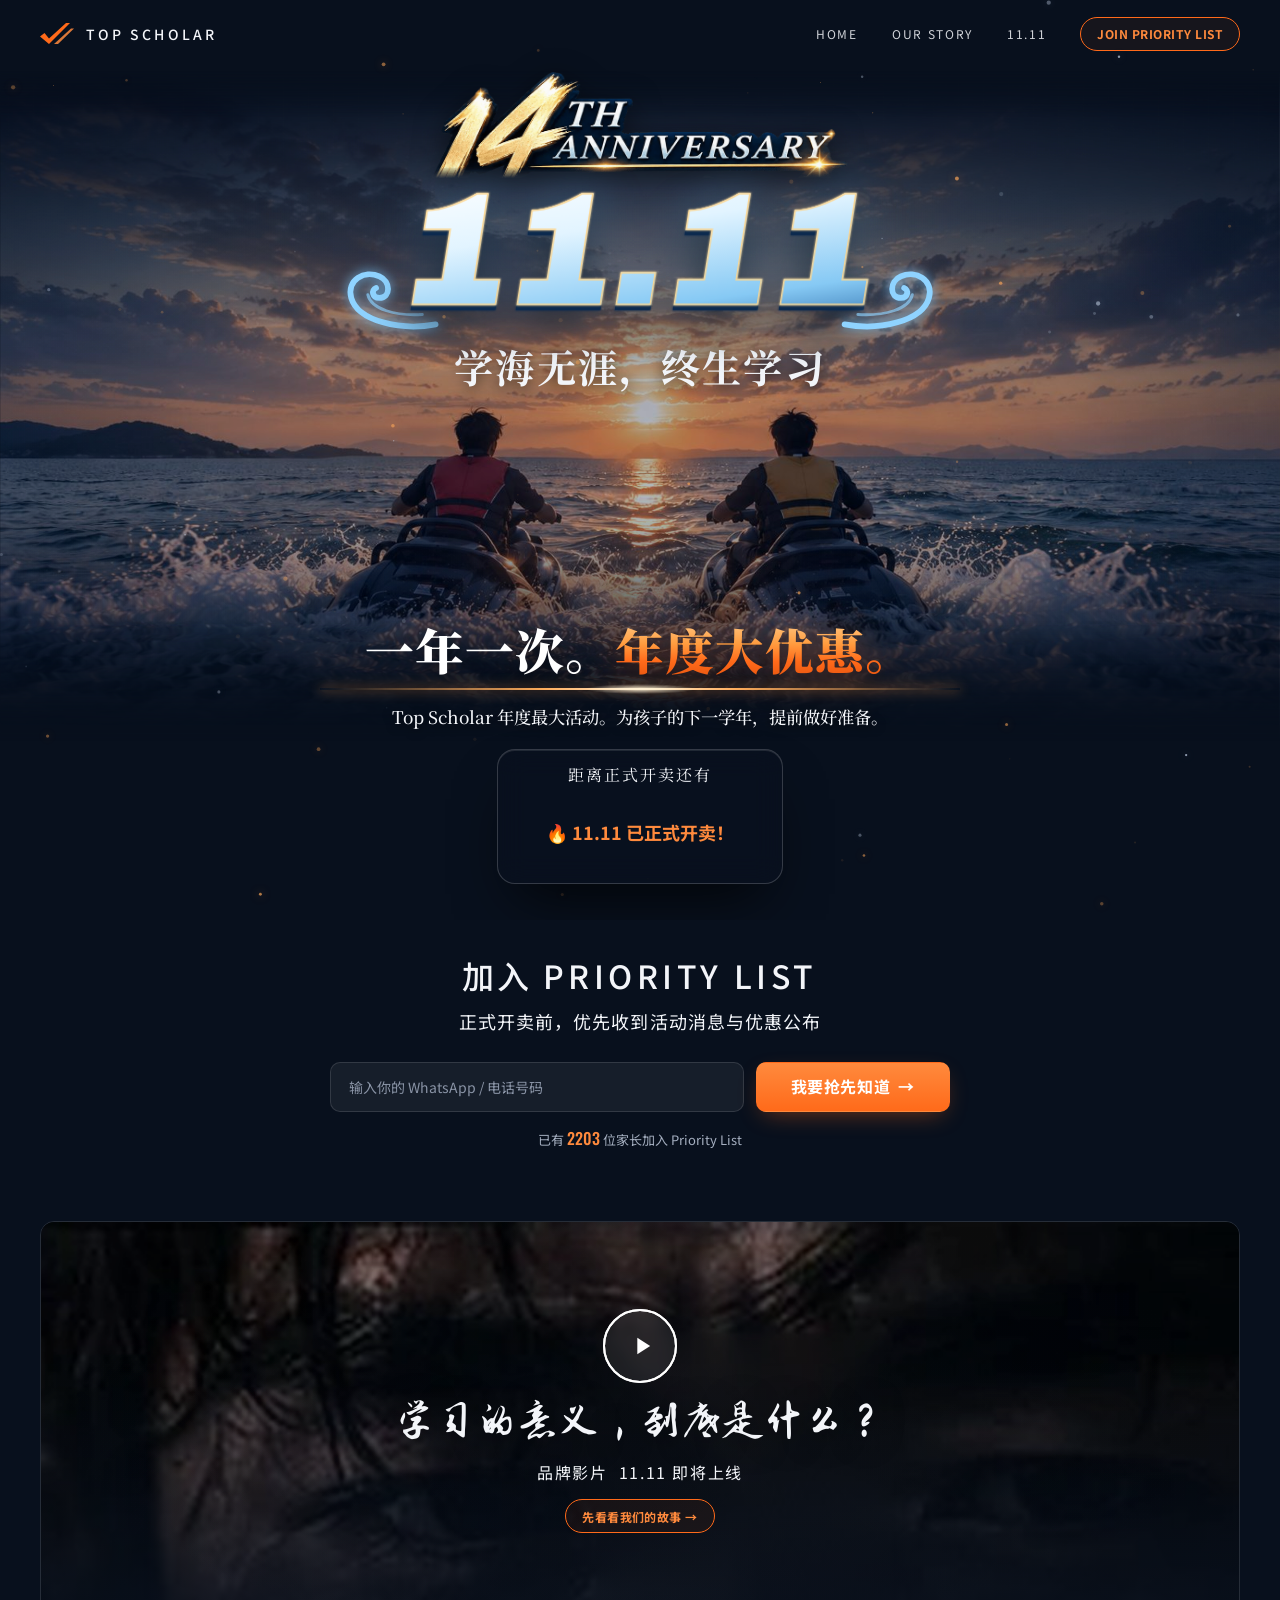
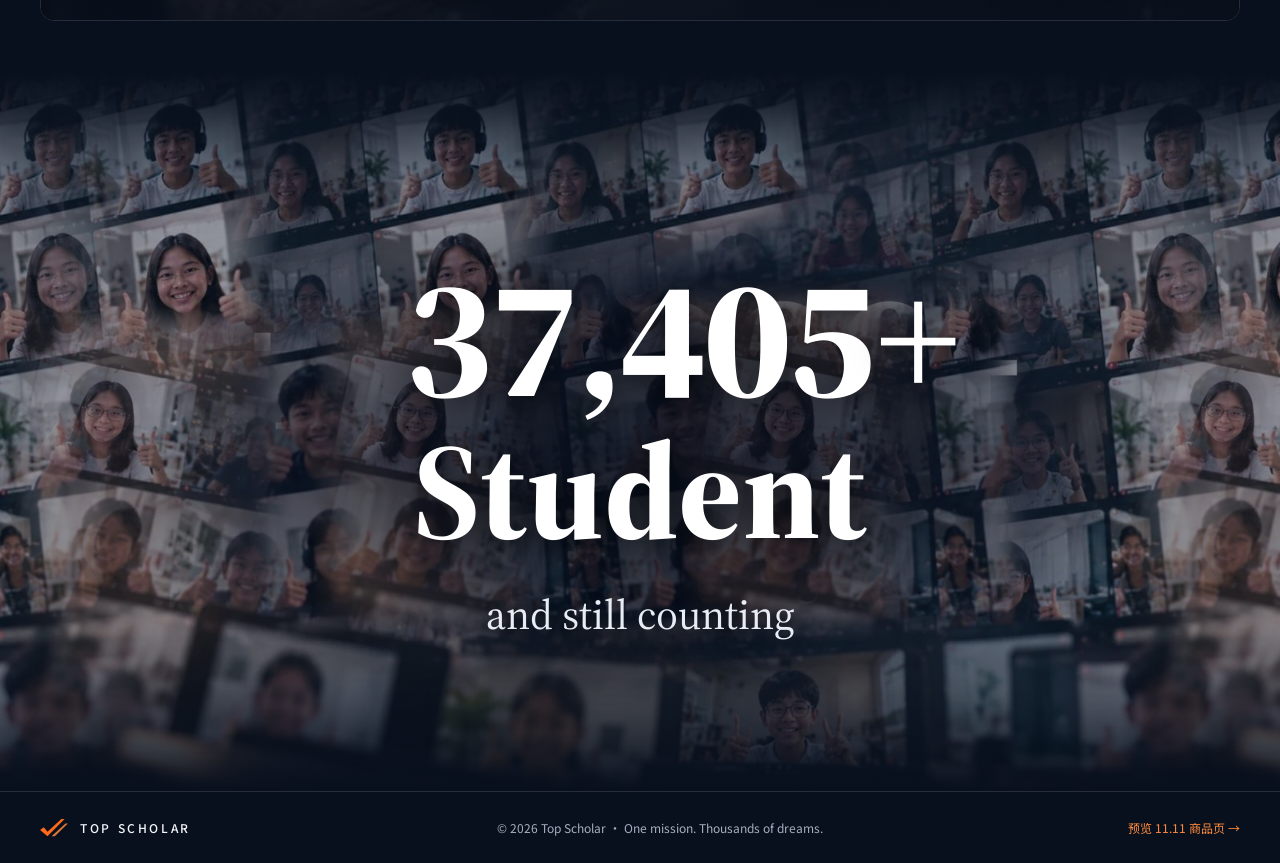
==== commit ad2a6fc8: "Section 2 film panel and stats cleanup; add Section 3 (100,000+ students) - Film panel keeps only th" ====
--- a/index.html
+++ b/index.html
@@ -9,7 +9,7 @@
   <link rel="icon" href="assets/logo.svg" type="image/svg+xml">
   <link rel="preconnect" href="https://fonts.googleapis.com">
   <link rel="preconnect" href="https://fonts.gstatic.com" crossorigin>
-  <link href="https://fonts.googleapis.com/css2?family=Archivo+Black&family=Caveat:wght@500;700&family=Cinzel:wght@600;700&family=Mrs+Saint+Delafield&family=Noto+Sans+SC:wght@300;400;500;700;900&family=Noto+Serif+SC:wght@500;700;900&family=Oswald:wght@400;500&family=Permanent+Marker&family=Zhi+Mang+Xing&display=swap" rel="stylesheet">
+  <link href="https://fonts.googleapis.com/css2?family=Archivo+Black&family=Caveat:wght@500;700&family=Cinzel:wght@600;700&family=Mrs+Saint+Delafield&family=Noto+Sans+SC:wght@300;400;500;700;900&family=Noto+Serif+SC:wght@500;700;900&family=Oswald:wght@400;500&family=Permanent+Marker&family=Source+Serif+4:wght@400;800&family=Zhi+Mang+Xing&display=swap" rel="stylesheet">
   <link rel="stylesheet" href="css/style.css">
 </head>
 <body class="page-landing">
@@ -92,7 +92,6 @@
       <div class="container">
         <div class="film__frame reveal">
           <div class="film__face" style="background-image:url('assets/film-face.jpg')"></div>
-          <div class="film__ride" style="background-image:url('assets/film-jetski.jpg')"></div>
           <div class="film__shade"></div>
 
           <div class="film__content">
@@ -104,21 +103,29 @@
             <button class="btn btn--ghost btn--sm" data-open="filmModal">先看看我们的故事 →</button>
           </div>
 
-          <div class="film__quote hand-caps">
-            <span>MORE THAN GRADES</span>
-            <span>A BRIGHTER TOMORROW</span>
-          </div>
         </div>
       </div>
     </section>
 
-    <!-- ============ STATS ============ -->
-    <section class="stats">
-      <div class="container stats__row">
-        <div class="stat reveal"><svg viewBox="0 0 24 24"><circle cx="12" cy="9" r="6"/><path d="m8.5 14-1.5 8 5-3 5 3-1.5-8"/></svg><div><b data-countup="14">0</b><small>年教育深耕</small></div></div>
-        <div class="stat reveal"><svg viewBox="0 0 24 24"><circle cx="12" cy="8" r="3.2"/><circle cx="5.5" cy="10" r="2.4"/><circle cx="18.5" cy="10" r="2.4"/><path d="M6 20a6 6 0 0 1 12 0M1.5 19a4 4 0 0 1 4.5-4M22.5 19a4 4 0 0 0-4.5-4"/></svg><div><b><span data-countup="100000" data-format="comma">0</span>+</b><small>学生受益</small></div></div>
-        <div class="stat reveal"><svg viewBox="0 0 24 24"><path d="M12 2 9.5 4.5 6 4l-.5 3.5L3 10l2 3-1 3.5 3.5 1L9 21l3-1.5L15 21l1.5-3.5 3.5-1-1-3.5 2-3-2.5-2.5L18 4l-3.5.5Z"/><circle cx="12" cy="11" r="3.5"/></svg><div><span class="stat__txt">荣誉与认可</span></div></div>
-        <div class="stat reveal"><svg viewBox="0 0 24 24"><path d="M20.8 4.6a5.5 5.5 0 0 0-7.8 0L12 5.7l-1-1.1a5.5 5.5 0 0 0-7.8 7.8l1 1.1L12 21l7.8-7.6 1-1a5.5 5.5 0 0 0 0-7.8z"/></svg><div><span class="stat__txt">无数改变的故事</span></div></div>
+    <!-- ============ SECTION 3 · 100,000+ STUDENTS ============ -->
+    <section class="s3" id="students" aria-label="100,000+ students and still counting">
+      <div class="s3__wall" aria-hidden="true">
+        <div class="s3__track">
+          <img src="assets/students-wall.jpg" width="1400" height="900" alt="">
+          <img src="assets/students-wall.jpg" width="1400" height="900" alt="">
+          <img src="assets/students-wall.jpg" width="1400" height="900" alt="">
+        </div>
+      </div>
+      <canvas class="s3__flag" data-flag="assets/flag-my.png" aria-hidden="true"></canvas>
+      <div class="s3__shade" aria-hidden="true"></div>
+
+      <div class="s3__text reveal">
+        <p class="s3__num">
+          <span class="s3__ghost" aria-hidden="true">100,000+</span>
+          <span class="s3__live"><span data-countup="100000" data-format="comma" data-duration="2600">0</span>+</span>
+        </p>
+        <p class="s3__word">Student</p>
+        <p class="s3__sub">and still counting</p>
       </div>
     </section>
   </main>
--- a/css/style.css
+++ b/css/style.css
@@ -181,38 +181,34 @@
 .wl-note { text-align: center; color: var(--muted); font-size: 13px; margin: 14px 0 0; }
 .wl-note b { color: var(--orange-2); font-family: var(--digit); font-size: 16px; font-weight: 500; }
 
-.stat svg, .benefits svg, .side-stats svg {
+.benefits svg, .side-stats svg {
   width: 34px; height: 34px; fill: none; stroke: #fff; stroke-width: 1.4; stroke-linecap: round; stroke-linejoin: round;
 }
 
 /* Brand film */
 .film { padding: 20px 0 10px; }
 .film__frame {
-  position: relative; height: 460px; border-radius: var(--radius); overflow: hidden;
-  display: grid; grid-template-columns: 1fr 1fr;
+  position: relative; aspect-ratio: 3 / 1; border-radius: var(--radius); overflow: hidden;
   border: 1px solid var(--line);
 }
-.film__face, .film__ride { background-size: cover; background-position: center; transition: transform 1.2s ease; }
-.film__face { background-position: center 20%; filter: brightness(.75); }
-.film__frame:hover .film__face, .film__frame:hover .film__ride { transform: scale(1.04); }
+.film__face {
+  position: absolute; inset: 0;
+  background-size: cover; background-position: center 30%; filter: brightness(.75);
+  transition: transform 1.2s ease;
+}
+.film__frame:hover .film__face { transform: scale(1.04); }
 .film__shade {
   position: absolute; inset: 0; pointer-events: none;
   background:
-    linear-gradient(90deg, rgba(8,16,29,.25) 0%, rgba(8,16,29,.2) 40%, rgba(8,16,29,.0) 60%),
-    linear-gradient(180deg, transparent 25%, rgba(8,16,29,.85) 100%);
-}
-.film__face::after { content: ""; }
+    radial-gradient(ellipse 60% 80% at 50% 50%, rgba(8,16,29,.35), transparent 80%),
+    linear-gradient(180deg, transparent 35%, rgba(8,16,29,.85) 100%);
+}
 .film__content {
-  position: absolute; left: 0; width: 55%; top: 0; bottom: 0;
+  position: absolute; inset: 0;
   display: flex; flex-direction: column; align-items: center; justify-content: center; gap: 14px; text-align: center;
   padding: 20px;
 }
 .film__content p { margin: 0; letter-spacing: .1em; }
-.film__quote {
-  position: absolute; right: 7%; bottom: 13%; text-align: right; font-size: 20px; line-height: 1.6;
-  display: flex; flex-direction: column; transform: rotate(-4deg);
-}
-.film__quote span:last-child { font-size: 16px; opacity: .85; }
 
 .play {
   width: 74px; height: 74px; border-radius: 50%;
@@ -230,17 +226,6 @@
 .play--sm { width: 52px; height: 52px; }
 .play--sm svg { width: 20px; height: 20px; }
 @keyframes ripple { from { transform: scale(1); opacity: .8; } to { transform: scale(1.8); opacity: 0; } }
-
-/* Stats */
-.stats { padding: 26px 0 40px; }
-.stats__row {
-  display: grid; grid-template-columns: repeat(4, 1fr); gap: 16px;
-  border-top: 1px solid var(--line); padding-top: 30px;
-}
-.stat { display: flex; align-items: center; justify-content: center; gap: 14px; }
-.stat b { font-family: var(--digit); font-size: 28px; font-weight: 500; display: block; line-height: 1.1; }
-.stat small { font-size: 11px; color: var(--muted); }
-.stat__txt { font-size: 14px; }
 
 /* Footer */
 .footer { border-top: 1px solid var(--line); padding: 26px 0; color: var(--muted); font-size: 12px; }
@@ -450,16 +435,20 @@
   /* photo box: 16:9, capped so the countdown still fits on a laptop screen */
   --img-h: max(440px, min(56.25vw, 100vh - 230px));
   --img-y: .5;                 /* background-position-y of the photo */
+  /* --f is the 11.11 size; the whole title block is about 1.95 × --f tall */
+  --f: max(72px, min(12.5vw, 205px));
+  /* push the photo down just enough that the title ends above the riders' heads (~50% down the photo) */
+  --shift: max(0px, 72px + var(--f) * 1.95 + 22px - var(--img-h) * .5);
   position: relative; isolation: isolate; overflow: hidden;
   /* the bottom block starts where the jet skis end (80% down the photo) */
-  padding: calc((var(--img-h) - 56.25vw) * var(--img-y) + 45vw) 0 36px;
+  padding: calc(var(--shift) + (var(--img-h) - 56.25vw) * var(--img-y) + 45vw) 0 36px;
 }
 .s1__bg {
-  position: absolute; inset: 0 0 auto; height: var(--img-h); z-index: -3;
+  position: absolute; inset: var(--shift) 0 auto; height: var(--img-h); z-index: -3;
   background-size: cover; background-position: 50% 50%;
   filter: saturate(1.12) contrast(1.06) brightness(.9);
-  -webkit-mask-image: linear-gradient(180deg, #000 82%, transparent);
-          mask-image: linear-gradient(180deg, #000 82%, transparent);
+  -webkit-mask-image: linear-gradient(180deg, transparent 0, #000 7%, #000 82%, transparent);
+          mask-image: linear-gradient(180deg, transparent 0, #000 7%, #000 82%, transparent);
   animation: kenburns 30s ease-in-out infinite alternate;
   transform-origin: 50% 60%;
   will-change: transform;
@@ -473,13 +462,11 @@
     linear-gradient(rgba(14,36,78,.26), rgba(14,36,78,.26));
 }
 
-/* centered 14th anniversary / 11.11 / motto.
-   --f is the 11.11 size: the old 10.5vw, capped so the block ends above the riders' heads */
-.s1__top { position: absolute; top: 74px; left: 0; right: 0; display: flex; justify-content: center; }
-.s1 { --f: max(64px, min(10.5vw, 170px, (var(--img-h) * .5 - 94px) / 1.84)); }
+/* centered 14th anniversary / 11.11 / motto (sized by --f on .s1) */
+.s1__top { position: absolute; top: 72px; left: 0; right: 0; display: flex; justify-content: center; }
 .s1__brand { display: flex; flex-direction: column; align-items: center; text-align: center; }
 .s1__anniv {
-  width: calc(var(--f) * 2.2); height: auto; margin-bottom: calc(var(--f) * -.02);
+  width: calc(var(--f) * 2.6); height: auto; margin-bottom: calc(var(--f) * -.02);
   filter: drop-shadow(0 6px 14px rgba(0,0,0,.5));
 }
 
@@ -519,7 +506,7 @@
 @keyframes bob { 50% { transform: translateY(-6px) rotate(-3deg); } }
 
 .s1__motto {
-  margin: 14px 0 0; font-family: "Noto Serif SC", serif; font-weight: 700;
+  margin: 8px 0 0; font-family: "Noto Serif SC", serif; font-weight: 700;
   font-size: max(20px, var(--f) * .245); letter-spacing: .06em;
   text-shadow: 0 2px 14px rgba(0,0,0,.7);
 }
@@ -598,7 +585,8 @@
       linear-gradient(180deg, rgba(5,11,24,.5) 0%, rgba(5,11,24,.2) 36%, transparent 48%, rgba(5,11,24,.55) 88%),
       linear-gradient(rgba(14,36,78,.25), rgba(14,36,78,.25));
   }
-  .s1 { --f: min(25vw, 140px); }
+  .s1 { --f: min(24.5vw, 160px); }       /* 11.11 + its waves must fit the screen width */
+  .s1__anniv { width: min(86vw, var(--f) * 3); }
   .s1__top { top: 76px; }
   .s1__motto { font-size: 26px; margin-top: 8px; }
   .s1__headline { font-size: min(13vw, 72px); }
@@ -609,6 +597,55 @@
   .s1__tiles { grid-template-columns: repeat(4, 1fr); gap: 8px; }
   .s1__tile span { font-size: 30px; }
   .s1__tile small { font-size: 10px; }
+}
+
+/* ==========================================================
+   SECTION 3 · 100,000+ STUDENTS
+   ========================================================== */
+.s3 {
+  --h: max(520px, min(56.25vw, 100vh));
+  position: relative; isolation: isolate; overflow: hidden;
+  height: var(--h); margin-top: 40px; background: #0b1322;
+}
+/* the wall image is 1400×900 and tiles seamlessly; three copies cover any width, slide one copy */
+.s3__wall { position: absolute; inset: 0; z-index: -3; }
+.s3__track { display: flex; height: 100%; width: max-content; animation: s3slide 75s linear infinite; will-change: transform; }
+.s3__track img { flex: none; height: 100%; width: auto; max-width: none; }
+@keyframes s3slide { to { transform: translateX(-33.3333%); } }
+.s3__shade {
+  position: absolute; inset: 0; z-index: -2; pointer-events: none;
+  background:
+    radial-gradient(ellipse 40% 36% at 50% 53%, rgba(8,14,28,.85), rgba(8,14,28,.55) 55%, transparent 100%),
+    linear-gradient(180deg, var(--bg) 0%, transparent 14%, transparent 78%, var(--bg) 100%),
+    linear-gradient(rgba(10,18,34,.3), rgba(10,18,34,.3));
+}
+.s3__flag {
+  position: absolute; left: 0; top: 0; z-index: -1;
+  width: calc(var(--h) * 1180 / 900); height: calc(var(--h) * 330 / 900);
+  -webkit-mask-image: linear-gradient(180deg, transparent 0, #000 12%);
+          mask-image: linear-gradient(180deg, transparent 0, #000 12%);
+}
+
+.s3__text {
+  position: absolute; inset: 0; padding-top: 3%;
+  display: flex; flex-direction: column; align-items: center; justify-content: center; text-align: center;
+  font-family: "Source Serif 4", "Noto Serif SC", serif; color: #fff;
+  text-shadow: 0 6px 30px rgba(0,0,0,.6);
+}
+.s3__text p { margin: 0; }
+.s3__num {
+  position: relative; font-weight: 800; line-height: 1; letter-spacing: -.01em;
+  font-size: min(var(--h) * .235, 16.5vw);
+  font-variant-numeric: lining-nums tabular-nums;
+}
+/* the hidden final value fixes the width, so the count-up doesn't jiggle the layout */
+.s3__ghost { visibility: hidden; }
+.s3__live { position: absolute; top: 0; right: 0; white-space: nowrap; }
+.s3__word { font-weight: 800; line-height: 1; font-size: min(var(--h) * .19, 14vw); margin-top: -.02em; }
+.s3__sub { font-weight: 400; font-size: min(var(--h) * .058, 6vw); margin-top: .55em !important; color: #e8ecf3; }
+
+@media (max-width: 900px) {
+  .s3 { --h: 560px; }
 }
 
 /* ==========================================================
@@ -652,11 +689,7 @@
   .anniv--big { font-size: 20px; }
   .order-title__en { font-size: 11px; letter-spacing: .12em; }
   .card__img { aspect-ratio: 16/9; }
-  .film__frame { grid-template-columns: 1fr; grid-template-rows: 1fr 1fr; height: 560px; }
-  .film__content { width: 100%; bottom: 50%; }
-  .film__quote { bottom: 8%; }
-  .stats__row { grid-template-columns: repeat(2, 1fr); row-gap: 24px; }
-  .stat { justify-content: flex-start; }
+  .film__frame { aspect-ratio: auto; height: 340px; }
 
   .hero--order { padding-top: 90px; padding-bottom: 80px; }
   .side-stats { grid-template-columns: repeat(2, 1fr); text-align: left; }
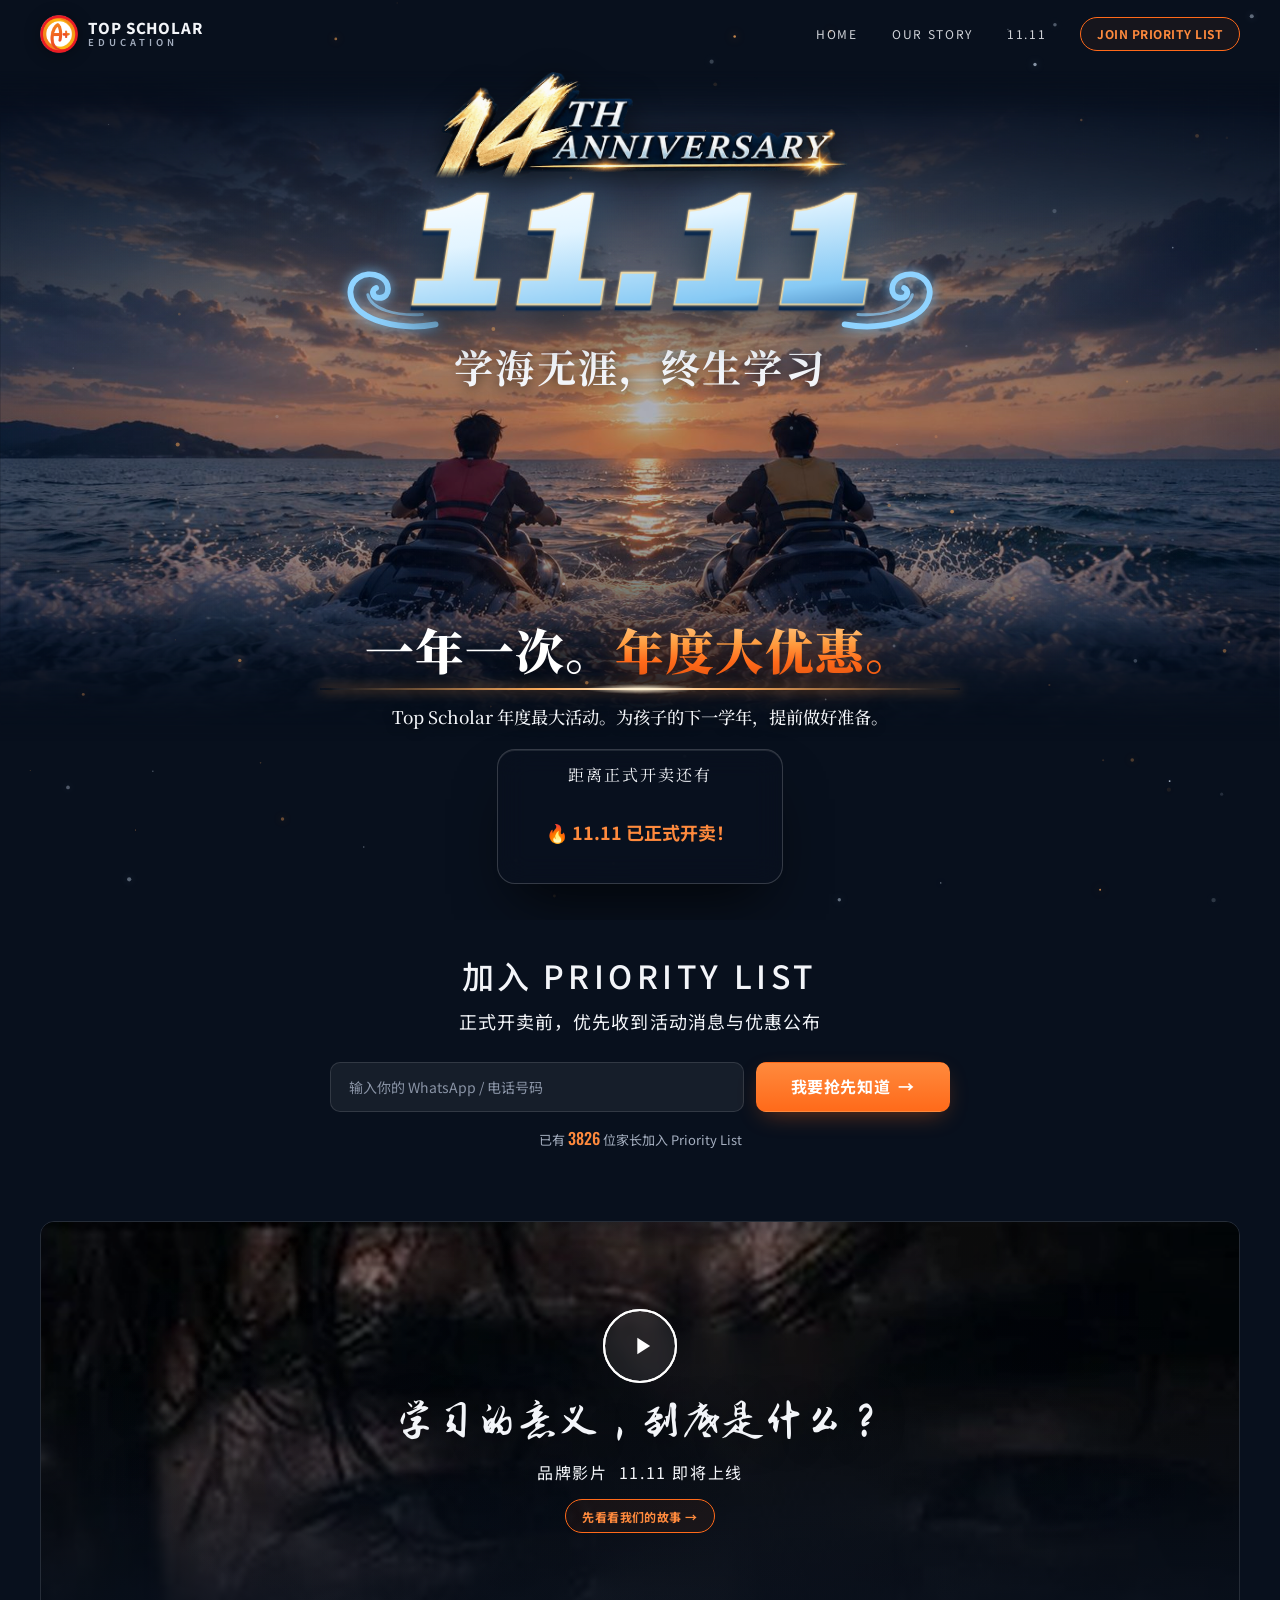
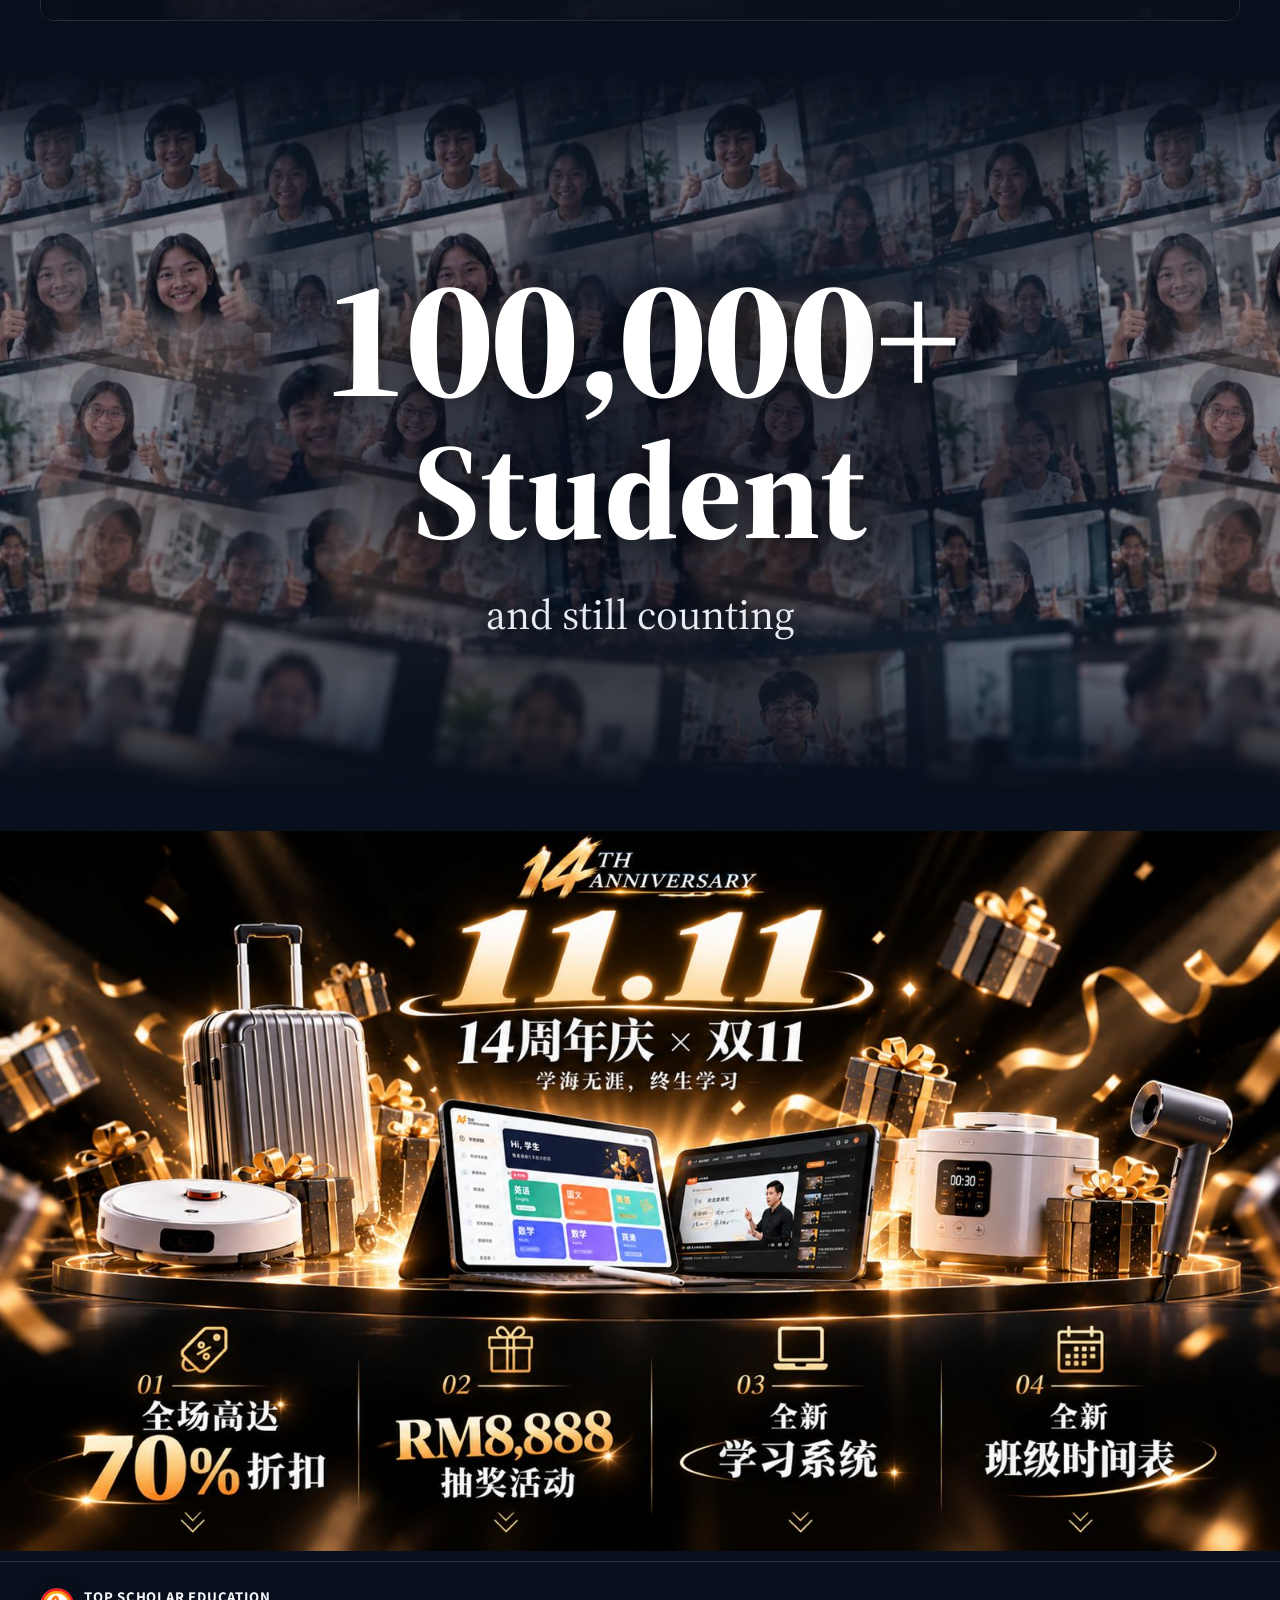
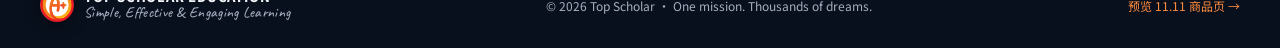
==== commit 86191989: "Apply the official Top Scholar logo; add Section 4 (11.11 offer) - Circular A+ mark cut from the off" ====
--- a/index.html
+++ b/index.html
@@ -6,7 +6,8 @@
   <title>Top Scholar · 14周年 11.11 大优惠</title>
   <meta name="description" content="Top Scholar 十四周年庆 11.11 大优惠 —— 加入 Priority List，正式开卖前优先收到活动消息与优惠公布。">
   <meta name="theme-color" content="#0a1220">
-  <link rel="icon" href="assets/logo.svg" type="image/svg+xml">
+  <link rel="icon" href="assets/favicon.png" type="image/png">
+  <link rel="apple-touch-icon" href="assets/apple-touch-icon.png">
   <link rel="preconnect" href="https://fonts.googleapis.com">
   <link rel="preconnect" href="https://fonts.gstatic.com" crossorigin>
   <link href="https://fonts.googleapis.com/css2?family=Archivo+Black&family=Caveat:wght@500;700&family=Cinzel:wght@600;700&family=Mrs+Saint+Delafield&family=Noto+Sans+SC:wght@300;400;500;700;900&family=Noto+Serif+SC:wght@500;700;900&family=Oswald:wght@400;500&family=Permanent+Marker&family=Source+Serif+4:wght@400;800&family=Zhi+Mang+Xing&display=swap" rel="stylesheet">
@@ -17,14 +18,14 @@
   <!-- ============ NAV ============ -->
   <header class="nav" id="nav">
     <div class="container nav__inner">
-      <a href="#top" class="logo" aria-label="Top Scholar">
-        <img src="assets/logo.svg" alt="" width="34" height="22">
-        <span>TOP SCHOLAR</span>
+      <a href="#top" class="logo" aria-label="Top Scholar Education">
+        <img src="assets/ts-mark.png" alt="" width="38" height="38">
+        <span class="logo__word"><b>TOP SCHOLAR</b><small>EDUCATION</small></span>
       </a>
       <nav class="nav__links" id="navLinks">
         <a href="#top">HOME</a>
         <a href="#story">OUR STORY</a>
-        <a href="#section-3">11.11</a><!-- TODO: point at section 3/4 once built -->
+        <a href="#offer">11.11</a>
         <a href="#waitlist" class="btn btn--ghost btn--sm">JOIN PRIORITY LIST</a>
       </nav>
       <button class="nav__toggle" id="navToggle" aria-label="打开菜单"><span></span><span></span><span></span></button>
@@ -128,11 +129,18 @@
         <p class="s3__sub">and still counting</p>
       </div>
     </section>
+    <!-- ============ SECTION 4 · 11.11 OFFER ============ -->
+    <section class="s4" id="offer">
+      <div class="s4__frame reveal">
+        <img src="assets/promo-1111.jpg" width="1600" height="900" loading="lazy"
+             alt="14th Anniversary 11.11 · 14周年庆 × 双11 · 学海无涯，终生学习。01 全场高达 70% 折扣；02 RM8,888 抽奖活动；03 全新学习系统；04 全新班级时间表">
+      </div>
+    </section>
   </main>
 
   <footer class="footer">
     <div class="container footer__inner">
-      <a href="#top" class="logo"><img src="assets/logo.svg" alt="" width="28" height="18"><span>TOP SCHOLAR</span></a>
+      <a href="#top" class="logo logo--footer"><img src="assets/ts-mark.png" alt="" width="34" height="34"><span class="logo__word"><b>TOP SCHOLAR EDUCATION</b><small>Simple, Effective &amp; Engaging Learning</small></span></a>
       <p>© 2026 Top Scholar · One mission. Thousands of dreams.</p>
       <a href="order.html" class="footer__link">预览 11.11 商品页 →</a>
     </div>
--- a/css/style.css
+++ b/css/style.css
@@ -79,7 +79,11 @@
 }
 .nav.is-scrolled { background: rgba(8, 16, 29, .82); backdrop-filter: blur(14px); border-color: var(--line); }
 .nav__inner { display: flex; align-items: center; justify-content: space-between; height: 68px; }
-.logo { display: inline-flex; align-items: center; gap: 12px; font-weight: 500; letter-spacing: .22em; font-size: 14px; }
+.logo { display: inline-flex; align-items: center; gap: 10px; }
+.logo img { flex: none; filter: drop-shadow(0 2px 8px rgba(0,0,0,.35)); }
+.logo__word { display: flex; flex-direction: column; line-height: 1.05; }
+.logo__word b { font-weight: 800; font-size: 15px; letter-spacing: .06em; }
+.logo__word small { font-size: 9.5px; font-weight: 600; letter-spacing: .42em; color: var(--muted); margin-top: 3px; }
 .nav__links { display: flex; align-items: center; gap: 34px; font-size: 12px; letter-spacing: .14em; }
 .nav__links a:not(.btn) { opacity: .85; position: relative; padding: 6px 0; }
 .nav__links a:not(.btn)::after {
@@ -230,7 +234,9 @@
 /* Footer */
 .footer { border-top: 1px solid var(--line); padding: 26px 0; color: var(--muted); font-size: 12px; }
 .footer__inner { display: flex; align-items: center; justify-content: space-between; gap: 16px; flex-wrap: wrap; }
-.footer .logo { color: var(--text); font-size: 12px; }
+.footer .logo { color: var(--text); }
+.logo--footer .logo__word b { font-size: 13px; }
+.logo--footer .logo__word small { font-family: "Caveat", cursive; font-size: 15px; font-weight: 500; letter-spacing: .02em; text-transform: none; margin-top: 2px; }
 .footer p { margin: 0; }
 .footer__link { color: var(--orange-2); }
 
@@ -649,6 +655,13 @@
 }
 
 /* ==========================================================
+   SECTION 4 · 11.11 OFFER
+   ========================================================== */
+.s4 { padding: 40px 0 10px; }
+.s4__frame { width: min(1600px, 100%); margin: 0 auto; }
+.s4__frame img { width: 100%; height: auto; }
+
+/* ==========================================================
    Responsive
    ========================================================== */
 @media (max-width: 1024px) {
